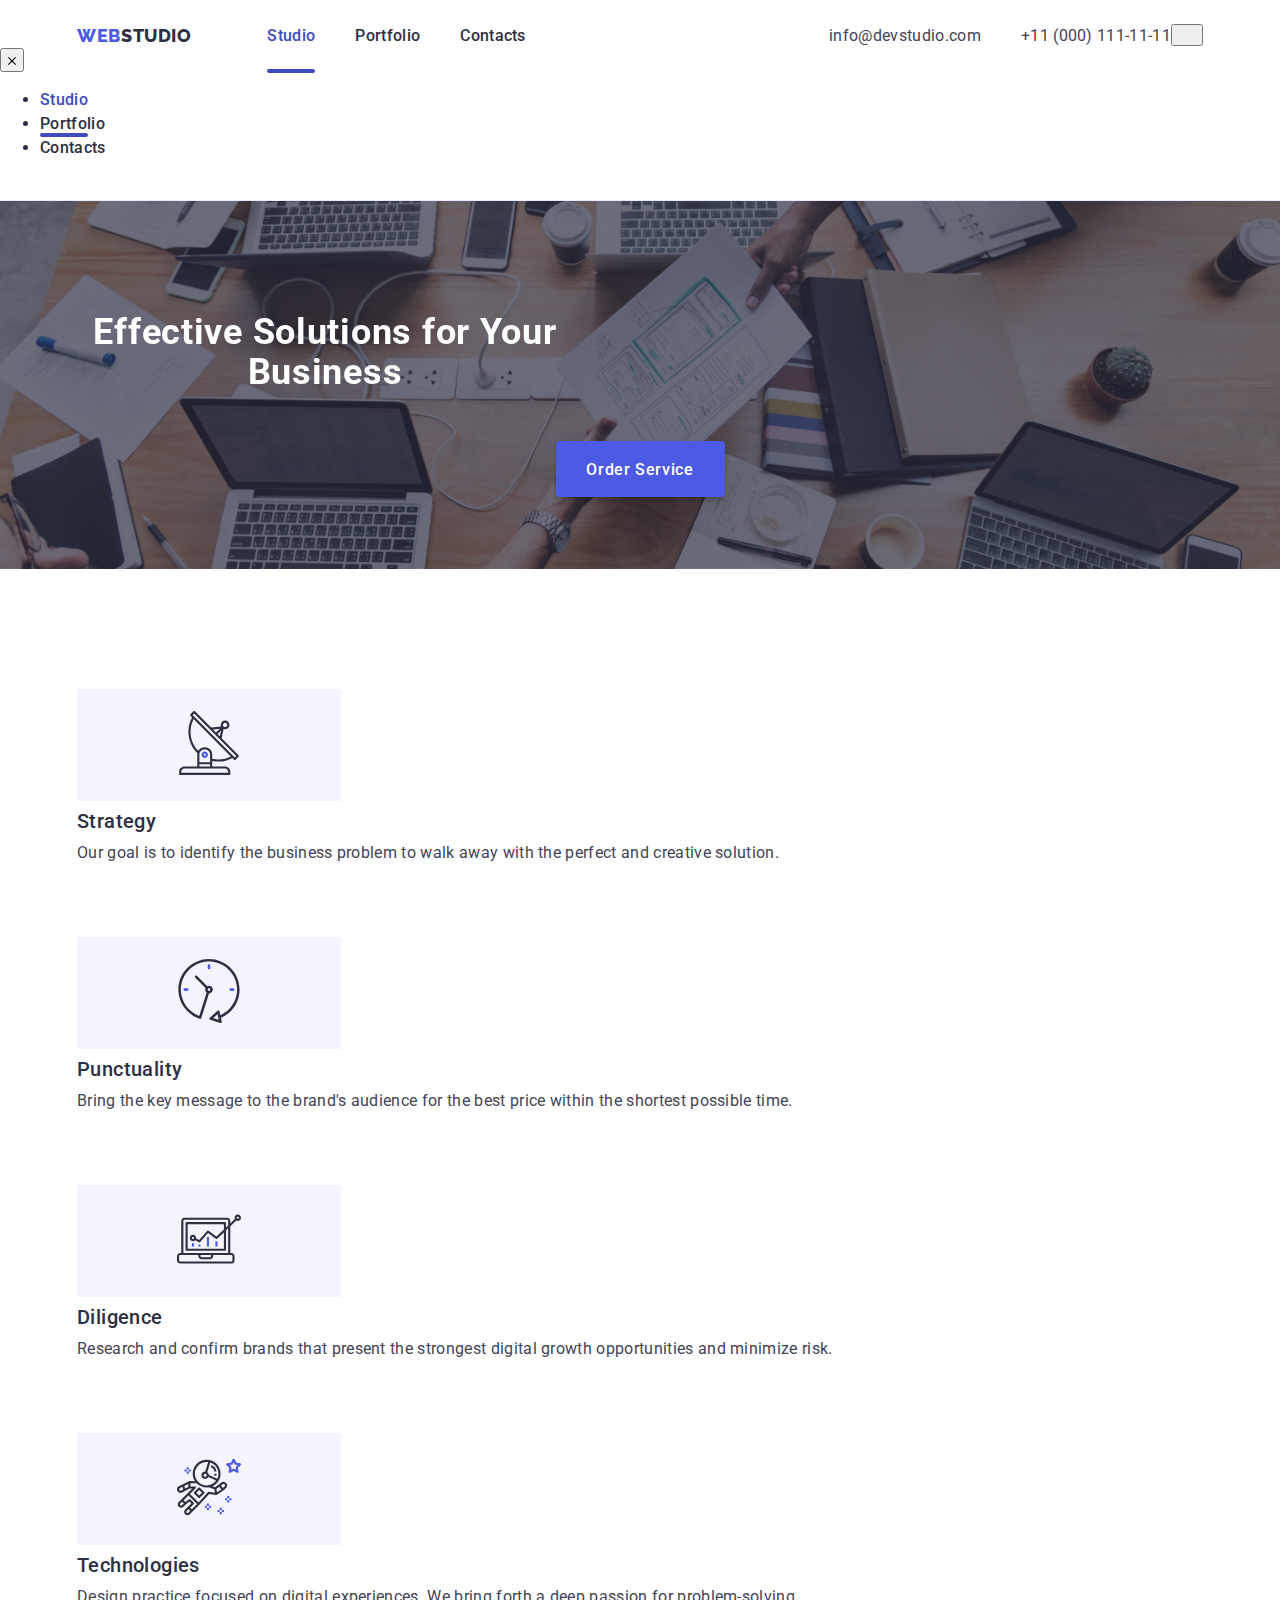
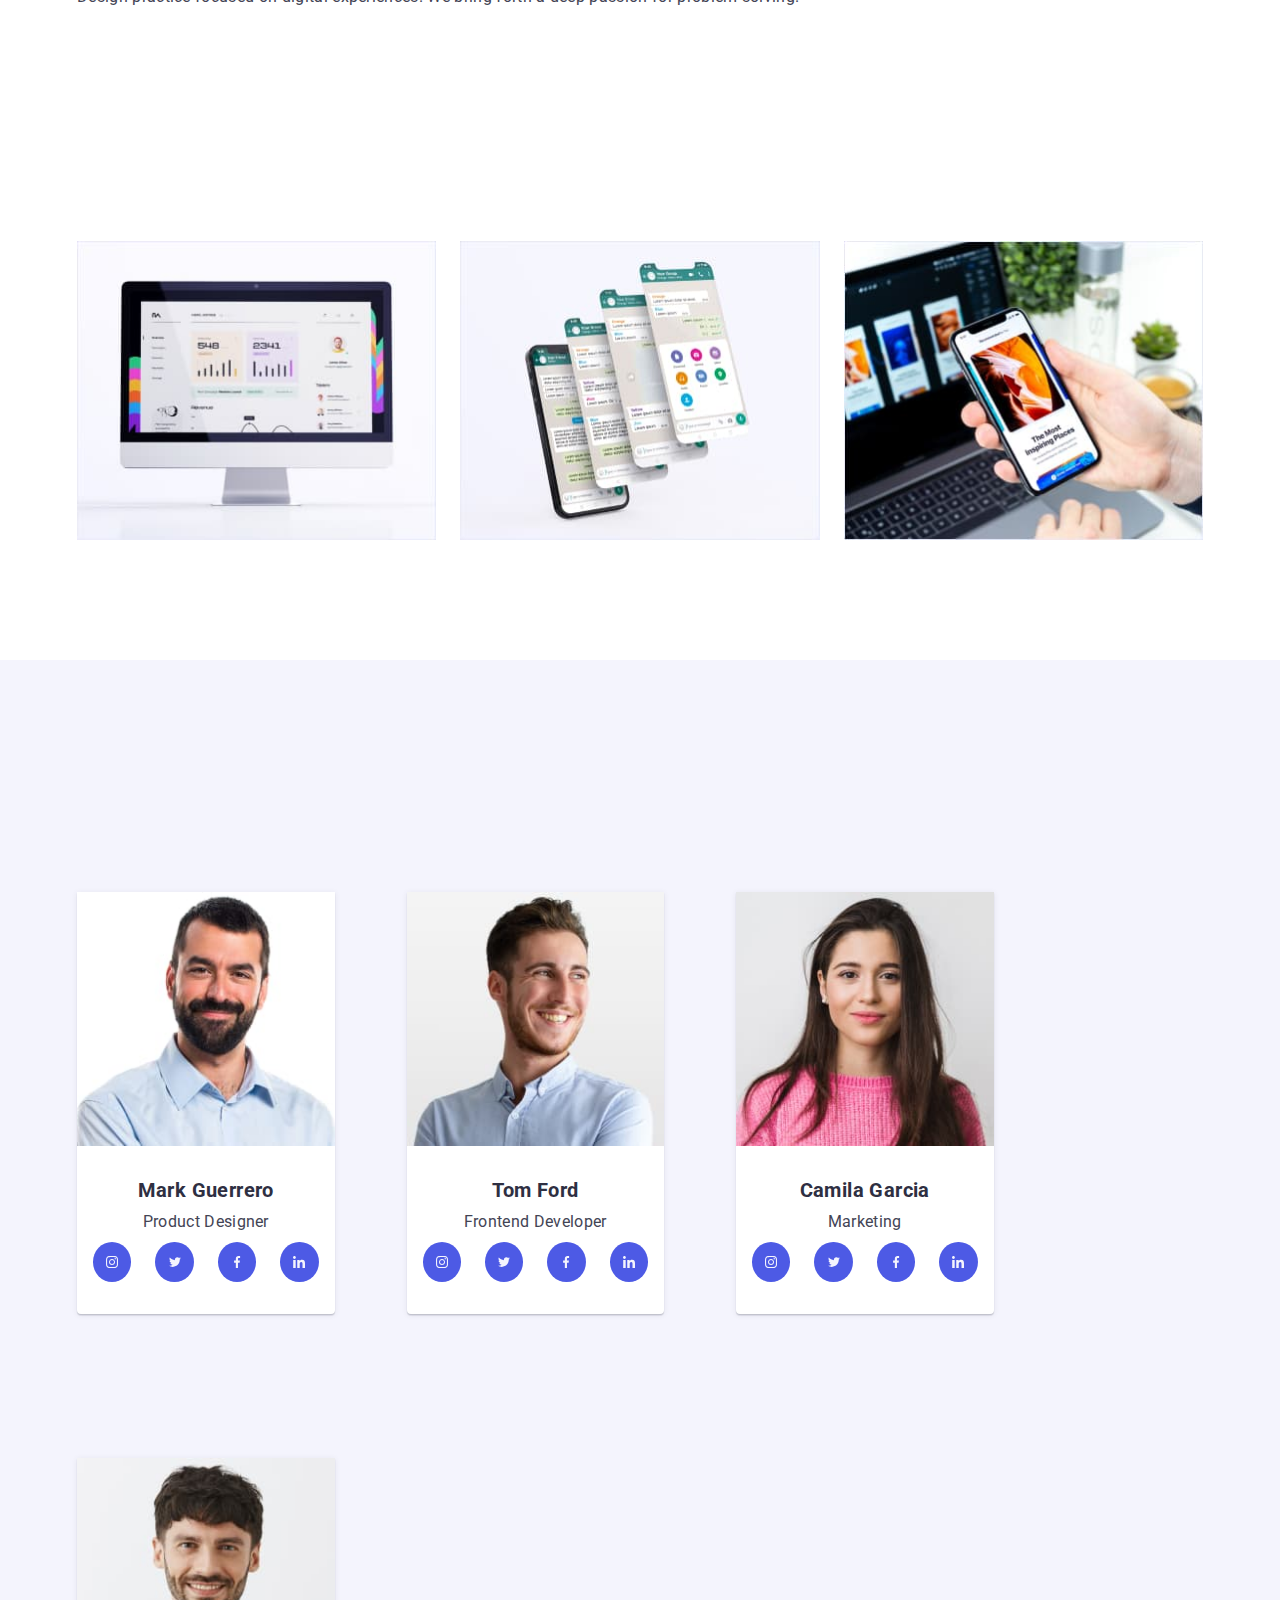
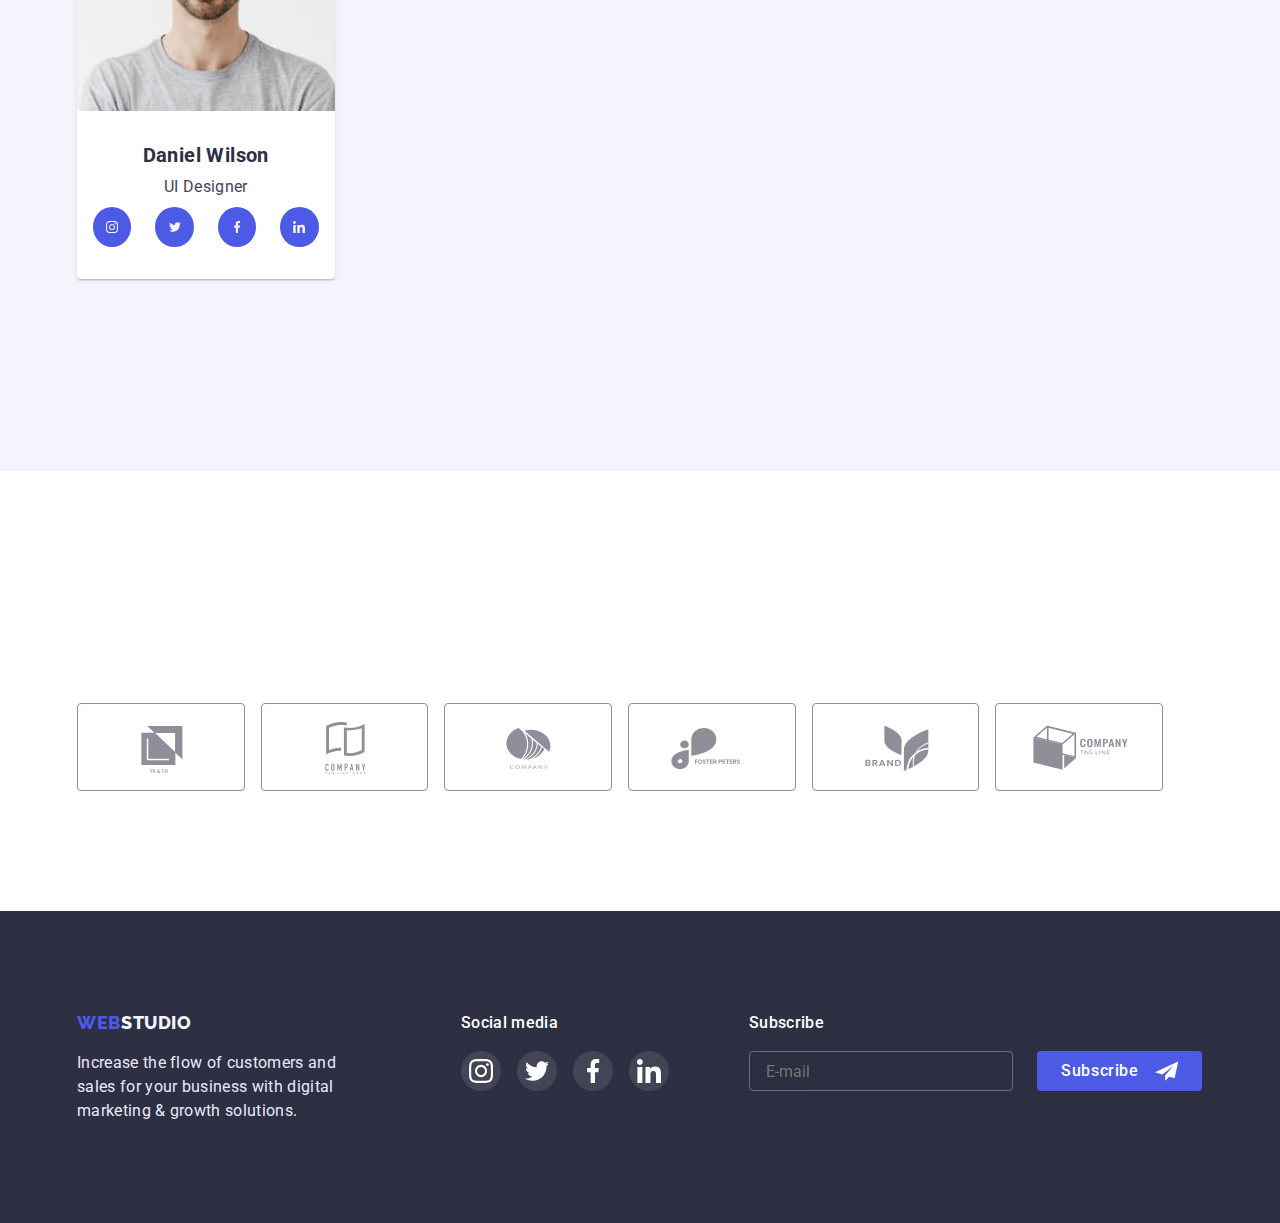
==== index.html @ 465217f7 "start hw07" ====
<!DOCTYPE html>
<html lang="en">
  <head>
    <meta charset="UTF-8" />
    <meta http-equiv="X-UA-Compatible" content="IE=edge" />
    <meta name="viewport" content="width=device-width, initial-scale=1.0" />
    <title>Web Studio</title>
    <link rel="preconnect" href="https://fonts.googleapis.com" />
    <link rel="preconnect" href="https://fonts.gstatic.com" crossorigin />
    <link
      href="https://fonts.googleapis.com/css2?family=Raleway:wght@800&family=Roboto:wght@400;500;700&display=swap"
      rel="stylesheet"
    />
    <link href="https://unpkg.com/aos@2.3.1/dist/aos.css" rel="stylesheet" />
    <link href="./css/modern-normalize.css" rel="stylesheet" />
    <link href="./css/styles.css" rel="stylesheet" />
    <link href="./css/mobile.css" rel="stylesheet" />
    <link href="./css/tablet.css" rel="stylesheet" />
    <link href="./css/desktop.css" rel="stylesheet" />
  </head>
  <body class="site-body">
    <!-- Header-->
    <header class="header">
      <div class="container header-container">
        <nav class="header-navigation">
          <a class="header-logo link" href="./index.html">
            <span class="logo-part">WEB</span>
            <span class="logo-white">STUDIO</span>
          </a>
          <ul class="header-list list">
            <li class="header-item">
              <a class="header-link link current" href="./index.html">Studio</a>
            </li>
            <li class="header-item">
              <a class="header-link link" href="./portfolio.html">Portfolio</a>
            </li>
            <li class="header-item">
              <a class="header-link link" href="">Contacts</a>
            </li>
          </ul>
        </nav>
        <ul class="header-list list">
          <li class="header-contact">
            <a class="header-item-mail link" href="mailto:info@devstudio.com"
              >info@devstudio.com</a
            >
          </li>
          <li class="header-contact">
            <a class="header-item-tel link" href="tel:+110001111111"
              >+11 (000) 111-11-11</a
            >
          </li>
        </ul>
        <button type="button" class="menu-open">
          <svg class="menu-open-icon" width="32" height="22">
            <use href="./images/icons.svg#icon-menu-burger"></use>
          </svg>
        </button>
      </div>
      <div class="mob-menu">
        <button type="button" class="menu-close">
          <svg class="menu-close-icon" width="8" height="8">
            <use href="./images/icons.svg#icon-close-black-1"></use>
          </svg>
        </button>
        <ul class="mob-menu-list">
          <li class="header-item">
            <a class="header-link link current" href="./index.html">Studio</a>
          </li>
          <li class="header-item">
            <a class="header-link link" href="./portfolio.html">Portfolio</a>
          </li>
          <li class="header-item">
            <a class="header-link link" href="">Contacts</a>
          </li>
        </ul>
      </div>

    </header>
    <!--Main-->
    <main>
      <section class="work">
        <div class="container">
          <h1 class="work-hidden" data-aos="fade-up">
            Effective Solutions for Your Business
          </h1>
          <button type="button" class="work-btn" data-modal-open>
            Order Service
          </button>
        </div>
      </section>
      <section class="turn">
        <div class="container">
          <h2 class="visually-hidden">Adventures</h2>
          <ul class="turn-list list">
            <li class="turn-item">
              <a href="" class="adventures-link link">
                <div class="adventures-img">
                  <svg class="adventures-icon" width="64" height="64">
                    <use href="./images/icons.svg#icon-antenna-1-1"></use>
                  </svg>
                </div>
              </a>
              <h3 class="turn-title">Strategy</h3>
              <p class="turn-after-title">
                Our goal is to identify the business problem to walk away with
                the perfect and creative solution.
              </p>
            </li>
            <li class="turn-item">
              <a href="" class="adventures-link link">
                <div class="adventures-img">
                  <svg class="adventures-icon" width="64" height="64">
                    <use href="./images/icons.svg#icon-clock-1-1"></use>
                  </svg>
                </div>
              </a>
              <h3 class="turn-title">Punctuality</h3>
              <p class="turn-after-title">
                Bring the key message to the brand's audience for the best price
                within the shortest possible time.
              </p>
            </li>
            <li class="turn-item">
              <a href="" class="adventures-link link">
                <div class="adventures-img">
                  <svg class="adventures-icon" width="64" height="64">
                    <use href="./images/icons.svg#icon-diagram-1-1"></use>
                  </svg>
                </div>
              </a>
              <h3 class="turn-title">Diligence</h3>
              <p class="turn-after-title">
                Research and confirm brands that present the strongest digital
                growth opportunities and minimize risk.
              </p>
            </li>
            <li class="turn-item">
              <a href="" class="adventures-link link">
                <div class="adventures-img">
                  <svg class="adventures-icon" width="64" height="64">
                    <use
                      href="./images/icons.svg#icon-astronaut-1-1"
                    ></use>
                  </svg>
                </div>
              </a>
              <h3 class="turn-title">Technologies</h3>
              <p class="turn-after-title">
                Design practice focused on digital experiences. We bring forth a
                deep passion for problem-solving.
              </p>
            </li>
          </ul>
        </div>
      </section>
      <section class="photo">
        <div class="container">
          <h2 class="photo-title" data-aos="zoom-in-down">What are we doing</h2>
          <ul class="photo-list list">
            <li class="photo-item">
              <img
                src="./images/img1.jpg"
                alt="computer"
                width="360"
                height="300"
              />
            </li>
            <li class="photo-item">
              <img
                src="./images/rectangle1.jpg"
                alt="screen"
                width="360"
                height="300"
              />
            </li>
            <li class="photo-item">
              <img
                src="./images/rectangle2.jpg"
                alt="phone"
                width="360"
                height="300"
              />
            </li>
          </ul>
        </div>
      </section>
      <section class="people">
        <div class="container">
          <h2 class="people-title-team" data-aos="zoom-in-down">Our Team</h2>
          <ul class="people-list list">
            <li class="people-item">
              <img
                src="./images/mark.jpg"
                alt="mark"
                width="264"
                height="260"
              />
              <div class="people-desc">
                <h3 class="people-title-person">Mark Guerrero</h3>
                <p class="people-under-title">Product Designer</p>
                <ul class="people-soc-list list">
                  <li class="people-soc-item">
                    <a href="" class="people-soc-link link">
                      <svg class="people-soc-icon" width="12" height="12">
                        <use
                          href="./images/icons.svg#icon-instagram-2-1"
                        ></use>
                      </svg>
                    </a>
                  </li>
                  <li class="people-soc-item">
                    <a href="" class="people-soc-link link">
                      <svg class="people-soc-icon" width="12" height="12">
                        <use
                          href="./images/icons.svg#icon-twitter-1-1"
                        ></use>
                      </svg>
                    </a>
                  </li>
                  <li class="people-soc-item">
                    <a href="" class="people-soc-link link">
                      <svg class="people-soc-icon" width="12" height="12">
                        <use
                          href="./images/icons.svg#icon-facebook-1-1"
                        ></use>
                      </svg>
                    </a>
                  </li>
                  <li class="people-soc-item">
                    <a href="" class="people-soc-link link">
                      <svg class="people-soc-icon" width="12" height="12">
                        <use
                          href="./images/icons.svg#icon-linkedin-1-1"
                        ></use>
                      </svg>
                    </a>
                  </li>
                </ul>
              </div>
            </li>
            <li class="people-item">
              <img src="./images/tom.jpg" alt="tom" width="264" height="260" />
              <div class="people-desc">
                <h3 class="people-title-person">Tom Ford</h3>
                <p class="people-under-title">Frontend Developer</p>
                <ul class="people-soc-list list">
                  <li class="people-soc-item">
                    <a href="" class="people-soc-link link">
                      <svg class="people-soc-icon" width="12" height="12">
                        <use
                          href="./images/icons.svg#icon-instagram-2-1"
                        ></use>
                      </svg>
                    </a>
                  </li>
                  <li class="people-soc-item">
                    <a href="" class="people-soc-link link">
                      <svg class="people-soc-icon" width="12" height="12">
                        <use
                          href="./images/icons.svg#icon-twitter-1-1"
                        ></use>
                      </svg>
                    </a>
                  </li>
                  <li class="people-soc-item">
                    <a href="" class="people-soc-link link">
                      <svg class="people-soc-icon" width="12" height="12">
                        <use
                          href="./images/icons.svg#icon-facebook-1-1"
                        ></use>
                      </svg>
                    </a>
                  </li>
                  <li class="people-soc-item">
                    <a href="" class="people-soc-link link">
                      <svg class="people-soc-icon" width="12" height="12">
                        <use
                          href="./images/icons.svg#icon-linkedin-1-1"
                        ></use>
                      </svg>
                    </a>
                  </li>
                </ul>
              </div>
            </li>
            <li class="people-item">
              <img
                src="./images/camila.jpg"
                alt="camila"
                width="264"
                height="260"
              />
              <div class="people-desc">
                <h3 class="people-title-person">Camila Garcia</h3>
                <p class="people-under-title">Marketing</p>
                <ul class="people-soc-list list">
                  <li class="people-soc-item">
                    <a href="" class="people-soc-link link">
                      <svg class="people-soc-icon" width="12" height="12">
                        <use
                          href="./images/icons.svg#icon-instagram-2-1"
                        ></use>
                      </svg>
                    </a>
                  </li>
                  <li class="people-soc-item">
                    <a href="" class="people-soc-link link">
                      <svg class="people-soc-icon" width="12" height="12">
                        <use
                          href="./images/icons.svg#icon-twitter-1-1"
                        ></use>
                      </svg>
                    </a>
                  </li>
                  <li class="people-soc-item">
                    <a href="" class="people-soc-link link">
                      <svg class="people-soc-icon" width="12" height="12">
                        <use
                          href="./images/icons.svg#icon-facebook-1-1"
                        ></use>
                      </svg>
                    </a>
                  </li>
                  <li class="people-soc-item">
                    <a href="" class="people-soc-link link">
                      <svg class="people-soc-icon" width="12" height="12">
                        <use
                          href="./images/icons.svg#icon-linkedin-1-1"
                        ></use>
                      </svg>
                    </a>
                  </li>
                </ul>
              </div>
            </li>
            <li class="people-item">
              <img
                src="./images/daniel.jpg"
                alt="daniel"
                width="264"
                height="260"
              />
              <div class="people-desc">
                <h3 class="people-title-person">Daniel Wilson</h3>
                <p class="people-under-title">UI Designer</p>
                <ul class="people-soc-list list">
                  <li class="people-soc-item">
                    <a href="" class="people-soc-link link">
                      <svg class="people-soc-icon" width="12" height="12">
                        <use
                          href="./images/icons.svg#icon-instagram-2-1"
                        ></use>
                      </svg>
                    </a>
                  </li>
                  <li class="people-soc-item">
                    <a href="" class="people-soc-link link">
                      <svg class="people-soc-icon" width="12" height="12">
                        <use
                          href="./images/icons.svg#icon-twitter-1-1"
                        ></use>
                      </svg>
                    </a>
                  </li>
                  <li class="people-soc-item">
                    <a href="" class="people-soc-link link">
                      <svg class="people-soc-icon" width="12" height="12">
                        <use
                          href="./images/icons.svg#icon-facebook-1-1"
                        ></use>
                      </svg>
                    </a>
                  </li>
                  <li class="people-soc-item">
                    <a href="" class="people-soc-link link">
                      <svg class="people-soc-icon" width="12" height="12">
                        <use
                          href="./images/icons.svg#icon-linkedin-1-1"
                        ></use>
                      </svg>
                    </a>
                  </li>
                </ul>
              </div>
            </li>
          </ul>
        </div>
      </section>
      <section class="customers">
        <h2 class="customers-title" data-aos="zoom-in-down">Customers</h2>
        <div class="container">
          <ul class="customers-list list">
            <li class="customers-item">
              <a href="" class="customers-link link">
                <svg class="customers-icon" width="104" height="56">
                  <use href="./images/icons.svg#icon-Logo-6"></use>
                </svg>
              </a>
            </li>
            <li class="customers-item">
              <a href="" class="customers-link link">
                <svg class="customers-icon" width="104" height="56">
                  <use href="./images/icons.svg#icon-Logo-1-1"></use>
                </svg>
              </a>
            </li>
            <li class="customers-item">
              <a href="" class="customers-link link">
                <svg class="customers-icon" width="104" height="56">
                  <use href="./images/icons.svg#icon-Logo-2-1"></use>
                </svg>
              </a>
            </li>
            <li class="customers-item">
              <a href="" class="customers-link link">
                <svg class="customers-icon" width="104" height="56">
                  <use href="./images/icons.svg#icon-Logo-3-1"></use>
                </svg>
              </a>
            </li>
            <li class="customers-item">
              <a href="" class="customers-link link">
                <svg class="customers-icon" width="104" height="56">
                  <use href="./images/icons.svg#icon-Logo-4-1"></use>
                </svg>
              </a>
            </li>
            <li class="customers-item">
              <a href="" class="customers-link link">
                <svg class="customers-icon" width="104" height="56">
                  <use href="./images/icons.svg#icon-Logo-5-1"></use>
                </svg>
              </a>
            </li>
          </ul>
        </div>
      </section>
    </main>
    <!--Footer-->
    <footer class="footer">
      <div class="container">
        <div class="footer-block">
          <div class="footer-content">
            <a class="footer-logo link" href="./index.html">
              <span class="footer-logo-web">WEB</span>
              <span class="footer-logo-studio">STUDIO</span>
            </a>
            <p class="footer-under-title">
              Increase the flow of customers and sales for your business with
              digital marketing & growth solutions.
            </p>
          </div>
          <div class="footer-soc-icon">
            <h2 class="social-title">Social media</h2>
            <ul class="social-media-list list">
              <li class="social-media-item">
                <a href="" class="social-media-link link">
                  <svg class="footer-icon" width="24" height="24">
                    <use
                      href="./images/icons.svg#icon-instagram-2-1"
                    ></use>
                  </svg>
                </a>
              </li>
              <li class="social-media-item">
                <a href="" class="social-media-link link">
                  <svg class="footer-icon" width="24" height="24">
                    <use href="./images/icons.svg#icon-twitter-1-1"></use>
                  </svg>
                </a>
              </li>
              <li class="social-media-item">
                <a href="" class="social-media-link link">
                  <svg class="footer-icon" width="24" height="24">
                    <use
                      href="./images/icons.svg#icon-facebook-1-1"
                    ></use>
                  </svg>
                </a>
              </li>
              <li class="social-media-item">
                <a href="" class="social-media-link link">
                  <svg class="footer-icon" width="24" height="24">
                    <use
                      href="./images/icons.svg#icon-linkedin-1-1"
                    ></use>
                  </svg>
                </a>
              </li>
            </ul>
          </div>
          <div class="footer-subscribe">
            <h2 class="social-title">Subscribe</h2>
            <form class="online-form">
              <label for="email-subscribe"></label>
              <input
                type="email"
                name="email-subscribe"
                id="email-subscribe"
                class="footer-email"
                placeholder="E-mail"
                required
              />
              <button type="submit" class="footer-btn">
                Subscribe
                <svg class="footer-icon" width="24" height="24">
                  <use href="./images/icons.svg#icon-Frame-3"></use>
                </svg>
              </button>
            </form>
          </div>
        </div>
      </div>
    </footer>
    <div class="backdrop is-hidden" data-modal>
      <div class="modal">
        <button type="button" class="modal-close" data-modal-close>
          <svg class="modal-icon" width="8" height="8">
            <use href=".//images/icons.svg#icon-close-black-1"></use>
          </svg>
        </button>
        <p class="modal-title">Leave your contacts and we will call you back</p>
        <form class="modal-form">
          <div class="modal-field">
            <label for="user-name" class="input-text">Name</label>
            <div class="input-wrap">
              <input
                type="text"
                class="modal-input"
                name="user-name"
                required
                id="user-name"
              />
              <svg class="input-icon" width="18" height="18">
                <use
                  href=".//images/icons.svg#icon-person-black-18dp-1-1"
                ></use>
              </svg>
            </div>
          </div>
          <div class="modal-field">
            <label for="user-name" class="input-text">Phone</label>
            <div class="input-wrap">
              <input
                type="tel"
                class="modal-input"
                name="user-tel"
                required
                id="user-tel"
              />
              <svg class="input-icon" width="18" height="24">
                <use
                  href=".//images/icons.svg#icon-phone-black-18dp-1-1"
                ></use>
              </svg>
            </div>
          </div>
          <div class="modal-field">
            <label for="user-name" class="input-text">Email</label>
            <div class="input-wrap">
              <input
                type="email"
                class="modal-input"
                name="user-email"
                id="user-email"
              />
              <svg class="input-icon" width="18" height="24">
                <use
                  href=".//images/icons.svg#icon-email-black-18dp-1-1"
                ></use>
              </svg>
            </div>
          </div>
          <div class="modal-field">
            <label for="user-text" class="input-text">Comment</label>
            <textarea
              name="user-text"
              id="user-text"
              class="modal-comment"
              placeholder="Text input"
            ></textarea>
          </div>
          <div class="modal-field">
            <input
              type="checkbox"
              name="privacy"
              id="privacy"
              value="true"
              class="input-check visually-hidden"
            />
            <label for="privacy" class="check-text">
              <span>
                <svg class="check-icon" width="10" height="8">
                  <use href=".//images/icons.svg#icon-check"></use>
                </svg>
              </span>
              I accept the terms and conditions of the&nbsp;
              <a href="" class="modal-link">Privacy Policy</a>
            </label>
          </div>
          <button type="submit" class="modal-btn">Send</button>
        </form>
      </div>
    </div>
    <script src="./js/modal.js"></script>
    <script src="https://unpkg.com/aos@2.3.1/dist/aos.js"></script>
    <script>
      AOS.init();
    </script>
  </body>
</html>
---- css/styles.css ----
:root {
  --text-color: #434455;
  --main-color: #2e2f42;
  --violet-color: #404bbf;
  --btn-color: #4d5ae5;
  --main-white-color: #ffffff;
  --white-color: #f4f4fd;
  --footer-text-color: #e7e9fc;
  --bg-gradient: linear-gradient(rgba(46, 47, 66, 0.7), rgba(46, 47, 66, 0.7));
  --transition: 250ms cubic-bezier(0.4, 0, 0.2, 1);
  --input-text-color: #8e8f99;
}

p,
h1,
h2,
h3,
h4,
h5,
h6 {
  margin: 0;
}

img {
  display: block;
  max-width: 100%;
  height: auto;
  width: 100%;
}


body {
  font-family: "Roboto", sans-serif;
  font-size: 16px;
  background-color: var(--main-white-color);
  color: var(--main-color);
}

.visually-hidden {
  position: absolute;
  width: 1px;
  height: 1px;
  margin: -1px;
  border: 0;
  padding: 0;
  white-space: nowrap;
  clip-path: inset(100%);
  clip: rect(0 0 0 0);
  overflow: hidden;
}

.list {
  list-style: none;
  margin: 0;
  padding: 0;
}

.link {
  text-decoration: none;
  transition: color var(--transition);
}

.header-link {
  transition: color var(--transition);
}

.header-link:hover,
.header-link:focus {
  color: var(--btn-color);
}

.link:hover,
.link:focus {
  color: var(--btn-color);
}

.work-btn:hover,
.work-btn:focus {
  background-color: var(--violet-color);
  box-shadow: 0px 4px 4px rgba(0, 0, 0, 0.15);
}

.container {
  /* width: 1158px; */
  padding-left: 16px;
  padding-right: 16px;
  margin: 0 auto;
}

/* HEADER */

.header-logo {
  font-family: "Raleway", sans-serif;
  font-weight: 800;
  font-size: 18px;
  line-height: 1.33;
  align-items: center;
  letter-spacing: 0.03em;
  text-transform: uppercase;
  word-spacing: -4px;
  margin-right: 76px;
}

.logo-part {
  font-weight: 800;
  color: var(--btn-color);
}

.logo-white {
  font-weight: 800;
  color: var(--main-color);
}

.header {
  padding-top: 24px;
  padding-bottom: 24px;
  border-bottom: 1px solid #e7e9fc;
}

.header .container {
  display: flex;
}

.header-navigation {
  display: flex;
  align-items: center;
  margin-right: auto;
}

.header-list {
  display: none;
  gap: 40px;
}

.header-item {
}

.header-item:last-child {
  margin-right: 0;
}

.web {
  font-family: "Raleway", sans-serif;
  font-style: normal;
  font-weight: 800;
  font-size: 18px;
  line-height: 1.7;
  display: flex;
  align-items: center;
  letter-spacing: 0.03em;
  text-transform: uppercase;
  color: var(--btn-color);
}

.studio {
  font-family: "Raleway", sans-serif;
  font-style: normal;
  font-weight: 800;
  font-size: 18px;
  line-height: 1.7;
  display: flex;
  align-items: center;
  letter-spacing: 0.03em;
  text-transform: uppercase;
  color: var(--white-color);
}

.header-link {
  font-weight: 500;
  font-size: 16px;
  line-height: 1.5;
  letter-spacing: 0.02em;
  color: var(--main-color);
  position: relative;
  transition: color var(--transition);
}

.header-link.current {
  color: var(--violet-color);
}

.header-link.current::after {
  content: "";
  position: absolute;
  width: 100%;
  height: 4px;
  background-color: var(--violet-color);
  left: 0;
  bottom: -28px;
  border-radius: 2px;
}

.header-contact {
  gap: 24px;
}

.header-item-mail {
  font-size: 16px;
  line-height: 1.5;
  letter-spacing: 0.02em;
  color: var(--text-color);
}

.header-item-tel {
  font-size: 16px;
  line-height: 1.5;
  letter-spacing: 0.02em;
  color: var(--text-color);
}

.header-item-tel {
  display: none;
}

.menu-open {
  width: 32px;
  height: 22px;
  padding: 0;
  /* background-color: transparent; */
  /* border: none; */
}

.menu-open-icon {
  stroke: #2E2F42;
} 


/* MAIN CONTENT*/

/* 
.work> .container {
  display: flex;
  padding: 0;
  width: 100%;
} */


.work {
  background-color: var(--main-color);
  background-image: var(--bg-gradient), url(../images/hero-bg.jpg);
  background-repeat: no-repeat;
  background-position: center;
  background-size: cover;
  text-align: center;
  max-width: 1440px;
  margin-left: auto;
  margin-right: auto;
  padding-top: 112px;
  padding-bottom: 72px;
}



.work-hidden {
  font-size: 36px;
  line-height: 1.11;
  text-align: center;
  letter-spacing: 0.02em;
  color: var(--main-white-color);
  max-width: 496px;
}

.work-btn {
  min-width: 169px;
  height: 56px;
  background-color: var(--btn-color);
  font-family: inherit;
  font-weight: 500;
  font-size: 16px;
  line-height: 1.19;
  letter-spacing: 0.04em;
  color: var(--main-white-color);
  border: none;
  cursor: pointer;
  margin-top: 48px;
  box-shadow: 0px 4px 4px rgba(0, 0, 0, 0.15);
  border-radius: 4px;
  transition: background-color var(--transition), box-shadow var(--transition);
}

.turn {
  padding-top: 120px;
  padding-bottom: 120px;
  flex-basis: calc ((100% - 72px) / 4);
}

.turn-visually-hidden {
}

.turn-list {
  display: flex;
  flex-wrap: wrap;
  row-gap: 72px;
}

.turn-title {
  font-weight: 500;
  font-size: 20px;
  line-height: 1.2;
  letter-spacing: 0.02em;
  color: var(--main-color);
  margin-bottom: 8px;
}

.turn-after-title {
  line-height: 1.5;
  letter-spacing: 0.02em;
  color: var(--text-color);
  min-width: 264px;
}

.adventures-link {
  width: 264px;
  height: 112px;
  background-color: #f4f4fd;
  display: flex;
  align-items: center;
  justify-content: center;
  margin-bottom: 8px;
  display: none;
}

/* .adventures-img {
  display: none;
} */

.photo {
  display: none;
}

/* .photo-title {
  font-family: "Roboto", sans-serif;
  font-weight: 600;
  font-size: 36px;
  line-height: 1.1;
  text-align: center;
  letter-spacing: 0.02em;
  text-transform: capitalize;
  color: var(--main-color);
  margin-bottom: 72px;
}

.photo-list {
  display: flex;
  gap: 24px;
}

.photo-item {
}

.photo {
  padding-top: 0px;
  padding-bottom: 120px;
} */



/* PEOPLE */

.people {
  background-color: var(--white-color);
  padding-top: 96px;
  padding-bottom: 96px;
}

.people-list {
  display: flex;
  flex-wrap: wrap;
  gap: 72px;
}

.people-item {
  width: 100%;
  background-color: var(--main-white-color);
  /* width: calc((100% - 72px) / 4); */
  box-shadow: 0px 1px 6px rgba(46, 47, 66, 0.08),
    0px 1px 1px rgba(46, 47, 66, 0.16), 0px 2px 1px rgba(46, 47, 66, 0.08);
  border-radius: 0px 0px 4px 4px;
}

.people-desc {
  padding: 32px 16px;
}

.people-title-team {
  font-weight: 700;
  font-size: 36px;
  line-height: 1.11;
  text-align: center;
  letter-spacing: 0.02em;
  text-transform: capitalize;
  color: var(--main-color);
  margin-bottom: 72px;
}

.people-title-person {
  font-size: 20px;
  line-height: 1.2;
  text-align: center;
  letter-spacing: 0.02em;
  color: var(--main-color);
  margin-bottom: 8px;
}

.people-under-title {
  line-height: 1.5;
  text-align: center;
  letter-spacing: 0.02em;
  color: var(--text-color);
  margin-bottom: 8px;
}

.people-soc-list {
  display: flex;
  justify-content: center;
  gap: 24px;
}

.people-soc-item {
  width: 40px;
  height: 40px;
}

.people-soc-link {
  width: 100%;
  height: 100%;
  background-color: var(--btn-color);
  border-radius: 50%;
  display: flex;
  align-items: center;
  justify-content: center;
  transition: background-color var(--transition);
}

.people-soc-icon {
  fill: var(--white-color);
}

.people-soc-link:hover,
.people-soc-link:focus {
  background-color: var(--violet-color);
}

.customers-title {
  font-weight: 700;
  font-size: 36px;
  line-height: 1.11;
  text-align: center;
  letter-spacing: 0.02em;
  text-transform: capitalize;
  color: var(--main-color);
  margin-bottom: 72px;
}

.customers {
  padding-top: 96px;
  padding-bottom: 96px;
}

.customers-list {
  /* list-style-type: none; */
  display: flex;
  flex-wrap: wrap;
  column-gap: 16px;
  row-gap: 72px;
  /* gap: 24px; */
}

.customers-item {
  width: calc((100% - 16px) / 2);
  height: 88px;
}

.customers-link {
  width: 100%;
  height: 100%;
  border: 1px solid #8e8f99;
  border-radius: 4px;
  display: flex;
  align-items: center;
  justify-content: center;
  fill: #8e8f99;
  transition: border-color var(--transition);
}

.customers-icon {
  fill: #8e8f99;
  transition: fill var(--transition);
}

.customers-link:hover,
.customers-link:focus {
  border-color: var(--violet-color);
  color: var(--violet-color);
}

.customers-link:hover .customers-icon,
.customers-link:focus .customers-icon {
  fill: var(--violet-color);
}

/* FOOTER */

.footer {
  background-color: var(--main-color);
  padding-top: 100px;
  padding-bottom: 100px;
}

.footer-logo {
  font-family: "Raleway", sans-serif;
  font-weight: 800;
  font-size: 18px;
  line-height: 1.33;
  align-items: center;
  letter-spacing: 0.03em;
  text-transform: uppercase;
  word-spacing: -4px;
}

.footer-logo-web {
  color: var(--btn-color);
}

.footer-logo-studio {
  color: var(--white-color);
}

.footer-under-title {
  line-height: 1.5;
  letter-spacing: 0.02em;
  color: var(--footer-text-color);
  margin-top: 16px;
  width: 264px;
}

.social-title {
  font-weight: 500;
  font-size: 16px;
  line-height: 1.5;
  letter-spacing: 0.02em;
  color: var(--main-white-color);
  margin-bottom: 16px;
}

.social-media-list {
  display: flex;
  justify-content: center;
  gap: 16px;
}

.footer-icon {
}

.social-media-item {
  width: 40px;
  height: 40px;
}

.social-media-link {
  width: 100%;
  height: 100%;
  fill: var(--white-color);
  background-color: rgba(255, 255, 255, 0.1);
  border-radius: 50%;
  display: flex;
  justify-content: center;
  align-items: center;
  transition: background-color var(--transition);
}

.social-media-link:hover,
.social-media-link:focus {
  background-color: #31d0aa;
}

.footer-block {
  display: flex;
}

.footer-content {
  margin-right: 120px;
}

.footer-subscribe {
  margin-left: 80px;
}

.online-form {
  display: flex;
}

.footer-email {
  width: 264px;
  height: 40px;
  border: 1px solid rgba(255, 255, 255, 0.3);
  filter: drop-shadow(0px 4px 4px rgba(0, 0, 0, 0.15));
  border-radius: 4px;
  padding-left: 16px;
  background-color: transparent;
  color: var(--footer-text-color);
  transition: color var(--transition);
  margin-right: 24px;
}

.footer-email:placeholder {
  font-size: 12px;
  line-height: 22;
  display: flex;
  align-items: center;
  letter-spacing: 0.04em;
  color: rgba(255, 255, 255, 0.6);
}

.footer-btn {
  width: 165px;
  height: 40px;
  background: var(--btn-color);
  border-radius: 4px;
  border: none;
  cursor: pointer;
  font-weight: 500;
  font-size: 16px;
  line-height: 1.5;
  letter-spacing: 0.04em;
  color: #ffffff;
  display: flex;
  align-items: center;
  text-align: center;
  padding: 8px 24px;
  gap: 16px;
  transition: background-color var(--transition);
}

.footer-btn:hover,
.footer-btn:focus {
  background-color: var(--violet-color);
}

.footer-icon {
  fill: #ffffff;
}

/* PORTFOLIO */

/* main content*/

.portfolio {
  padding-top: 96px;
  padding-bottom: 120px;
}

.visually-hidden {
}

.portfolio-choose {
  display: flex;
  gap: 24px;
  justify-content: center;
  margin-bottom: 72px;
}

.portfolio-choose-btn {
  font-family: inherit;
  font-weight: 500;
  font-size: 16px;
  line-height: 1.5;
  text-align: center;
  letter-spacing: 0.04em;
  background-color: var(--white-color);
  color: var(--btn-color);
  border: none;
  cursor: pointer;
  border: 1px solid var(--footer-text-color);
  border-radius: 4px;
  padding: 12px 24px;
  transition: background-color var(--transition), color var(--transition),
    border-color var(--transition), box-shadow var(--transition);
}

.portfolio-choose-btn:hover,
.portfolio-choose-btn:focus {
  background-color: var(--btn-color);
  color: var(--main-white-color);
  border-color: transparent;
  box-shadow: 0px 3px 1px rgba(0, 0, 0, 0.1), 0px 2px 1px rgba(0, 0, 0, 0.08),
    0px 2px 2px rgba(0, 0, 0, 0.12);
}

.portfolio-photo-list {
  display: flex;
  flex-wrap: wrap;
  gap: 48px 24px;
  justify-content: center;
}

.portfolio-box {
  border: 1px solid var(--footer-text-color);
  border-top-width: 0px;
  padding: 32px 16px;
}

.portfolio-link {
}

.potfolio-top-text {
  font-weight: 400;
  font-size: 16px;
  line-height: 1.5;
  letter-spacing: 0.02em;
  color: var(--white-color);
  position: absolute;
  top: 0;
  padding-top: 40px;
  padding-left: 32px;
  padding-right: 32px;
  padding-bottom: 164px;
  background-color: var(--btn-color);
  width: 100%;
  transform: translateY(100%);
  transition: transform 250ms linear;
}

.potfolio-top-wrap {
  position: relative;
  overflow: hidden;
}

.portfolio-photo-item {
  transition: box-shadow var(--transition);
}

.portfolio-photo-item:hover .potfolio-top-text {
  transform: translateY(0);
}

.portfolio-photo-item:hover,
.portfolio-photo-item:focus {
  box-shadow: 0px 1px 6px rgba(46, 47, 66, 0.08),
    0px 1px 1px rgba(46, 47, 66, 0.16), 0px 2px 1px rgba(46, 47, 66, 0.08);
}

.portfolio-photo-title {
  font-size: 20px;
  line-height: 1.2;
  letter-spacing: 0.02em;
  color: var(--main-color);
  margin-bottom: 8px;
}

.portfolio-photo-text {
  line-height: 1.5;
  letter-spacing: 0.02em;
  color: var(--text-color);
}

/*   MODAL  */

.backdrop {
  position: fixed;
  top: 0;
  left: 0;
  z-index: 101;
  width: 100%;
  height: 100%;
  background-color: rgba(46, 47, 66, 0.4);
  transition: opacity 250ms linear, visibility 250ms linear;
}

.modal {
  position: absolute;
  top: 50%;
  left: 50%;
  width: 408px;
  min-height: 576px;
  background: #fcfcfc;
  box-shadow: 0px 1px 1px rgba(0, 0, 0, 0.14), 0px 1px 3px rgba(0, 0, 0, 0.12),
    0px 2px 1px rgba(0, 0, 0, 0.2);
  border-radius: 4px;
  transform: translate(-50%, -50%) scale(1);
  transition: transform 250ms linear;
  padding: 24px;
}

.backdrop.is-hidden .modal {
  transform: translate(-50%, -50%) scaleY(0);
}

.modal-close {
  width: 24px;
  height: 24px;
  background-color: #e7e9fc;
  border: 1px solid rgba(0, 0, 0, 0.1);
  border-radius: 50%;
  cursor: pointer;
  transition: background-color var(--transition);
  display: block;
  margin-left: auto;
  margin-bottom: 24px;
}

.modal-close:hover,
.modal-close:focus {
  background-color: var(--violet-color);
}

.modal-close:hover .modal-icon,
.modal-close:focus .modal-icon {
  fill: var(--main-white-color);
}

.modal-icon {
  fill: #000;
  transition: fill var(--transition);
}

.is-hidden {
  opacity: 0;
  visibility: hidden;
  pointer-events: none;
}

.modal-title {
  font-size: 16px;
  font-weight: 500;
  color: var(--main-color);
  text-align: center;
  line-height: 1.5;
  letter-spacing: 0.02em;
  margin-bottom: 16px;
}

.modal-form {
  text-align: center;
}

.modal-input {
  width: 100%;
  height: 40px;
  background-color: transparent;
  border: 1px solid rgba(33, 33, 33, 0.2);
  border-radius: 4px;
  font-size: 12px;
  color: rgba(117, 117, 117, 0.5);
  padding-left: 38px;
  color: var(--text-color);
  outline: none;
}

.modal-input:focus {
  border-color: var(--btn-color);
}

.modal-input:focus + .input-icon {
  fill: var(--btn-color);
}

.input-wrap {
  position: relative;
}

.input-icon {
  position: absolute;
  left: 0px;
  top: 50%;
  transform: translateY(-50%);
  margin-left: 16px;
}

.modal-field {
  margin-bottom: 8px;
}

.input-text {
  display: flex;
  font-size: 12px;
  line-height: 1.33;
  letter-spacing: 0.04em;
  color: var(--input-text-color);
  margin-bottom: 4px;
}

.modal-comment {
  display: block;
  width: 100%;
  height: 120px;
  background-color: transparent;
  border: 1px solid rgba(33, 33, 33, 0.2);
  border-radius: 4px;
  outline: none;
  padding-top: 8px;
  padding-left: 16px;
  margin-bottom: 16px;
  color: var(--text-color);
  resize: none;
  transition: border-color var(--transition);
}

.modal-comment::placeholder {
  font-size: 12px;
  line-height: 1.3px;
  letter-spacing: 0.04em;
  color: var(--input-text-color);
  padding-top: 8px;
}

.modal-comment:focus {
  border-color: var(--btn-color);
}

.check-text {
  font-weight: 400;
  font-size: 12px;
  display: flex;
  line-height: 1.3;
  letter-spacing: 0.04em;
  color: #757575;
  align-items: center;
}

.check-text span {
  width: 16px;
  height: 16px;
  border: 1.25px solid var(--main-color);
  border-radius: 2px;
  margin-right: 8px;
  display: flex;
  align-items: center;
  justify-content: center;
  fill: transparent;
}

.input-check:checked + .check-text span {
  background-color: var(--violet-color);
  border: none;
  fill: var(--white-color);
}

.modal-link {
  color: var(--btn-color);
}

.modal-btn {
  min-width: 169px;
  height: 56px;
  background-color: var(--btn-color);
  box-shadow: 0px 4px 4px rgba(0, 0, 0, 0.15);
  border-radius: 4px;
  font-family: inherit;
  font-weight: 500;
  font-size: 16px;
  line-height: 1.19;
  letter-spacing: 0.04em;
  color: var(--main-white-color);
  border: none;
  cursor: pointer;
  margin-top: 24px;
  transition: background-color var(--transition), box-shadow var(--transition);
}

.modal-btn:hover,
.modal-btn:focus {
  background-color: var(--violet-color);
  box-shadow: 0px 4px 4px rgba(0, 0, 0, 0.15);
}

.online-text {
  width: 264px;
  height: 40px;
  border: none;
  background-color: transparent;
  border: 1px solid rgba(255, 255, 255, 0.3);
  border-radius: 4px;
  resize: none;
}


/* ---------------MEDIA---------------

@media screen and (min-width: 480px) {
  .container {
    width: 428px;
  }
}


@media screen and (min-width: 768px) {
  .container {
    width: 576px;
  }

  .people {
   background-color: var(--white-color);
   padding-top: 96px;
   padding-bottom: 96px;
  }

  .people-item {
   width: calc((100% - 24px) / 2);
   row-gap: 64px;
   column-gap: 24px;
  }

  .customers {
    padding-top: 96px;
    padding-bottom: 96px;
  }

  .customers-item {
    width: calc((100% - 48px) / 3);
  }
}

@media screen and (min-width: 1200px) {
  .container {
    width: 1200px;
  }

  .people {
    background-color: var(--white-color);
    padding-top: 120px;
    padding-bottom: 120px;
  }

  .people-item {
    width: calc((100% - 96px) / 4);
  }

  .customers {
    padding-top: 120px;
    padding-bottom: 120px;
  }
    
  .customers-item {
    width: calc((100% - 120px) / 6);
  }
} */
---- css/mobile.css ----
@media screen and (min-width: 480px) {
    .container {
     width: 428px;
     margin-left: auto;
     margin-right: auto;
    }

   .people-item {
       margin-bottom: 72px;
   }
}
---- css/tablet.css ----
@media screen and (min-width: 768px) {
  .container {
    width: 768px;
  }

  .header-list {
    display: flex;
  }

  .header .container {
    display: flex;
  }

 .header-item-tel {
    display: flex;
  }

  

  .people {
    padding-top: 96px;
    padding-bottom: 96px;
  }

  .people-item {
    width: calc((100% - 24px) / 2);
    row-gap: 64px;
    column-gap: 24px;
  }

  .customers {
    padding-top: 96px;
    padding-bottom: 96px;
  }

  .customers-item {
    width: calc((100% - 48px) / 3);
  }
}
---- css/desktop.css ----
@media screen and (min-width: 1200px) {
  .container {
    width: 1158px;
  }

  .adventures-link {
  display: flex;
  }

  .photo-title {
    font-family: "Roboto", sans-serif;
    font-weight: 600;
    font-size: 36px;
    line-height: 1.1;
    text-align: center;
    letter-spacing: 0.02em;
    text-transform: capitalize;
    color: var(--main-color);
    margin-bottom: 72px;
  }

  .photo-list {
    display: flex;
    gap: 24px;
  }

  .photo-item {
  }

  .photo {
    display: flex;
    padding-top: 0px;
    padding-bottom: 120px;
  }

  .people {
    background-color: var(--white-color);
    padding-top: 120px;
    padding-bottom: 120px;
  }

  .people-item {
    width: calc((100% - 96px) / 4);
  }

  .customers {
    padding-top: 120px;
    padding-bottom: 120px;
  }

  .customers-item {
    width: calc((100% - 120px) / 6);
  }
}
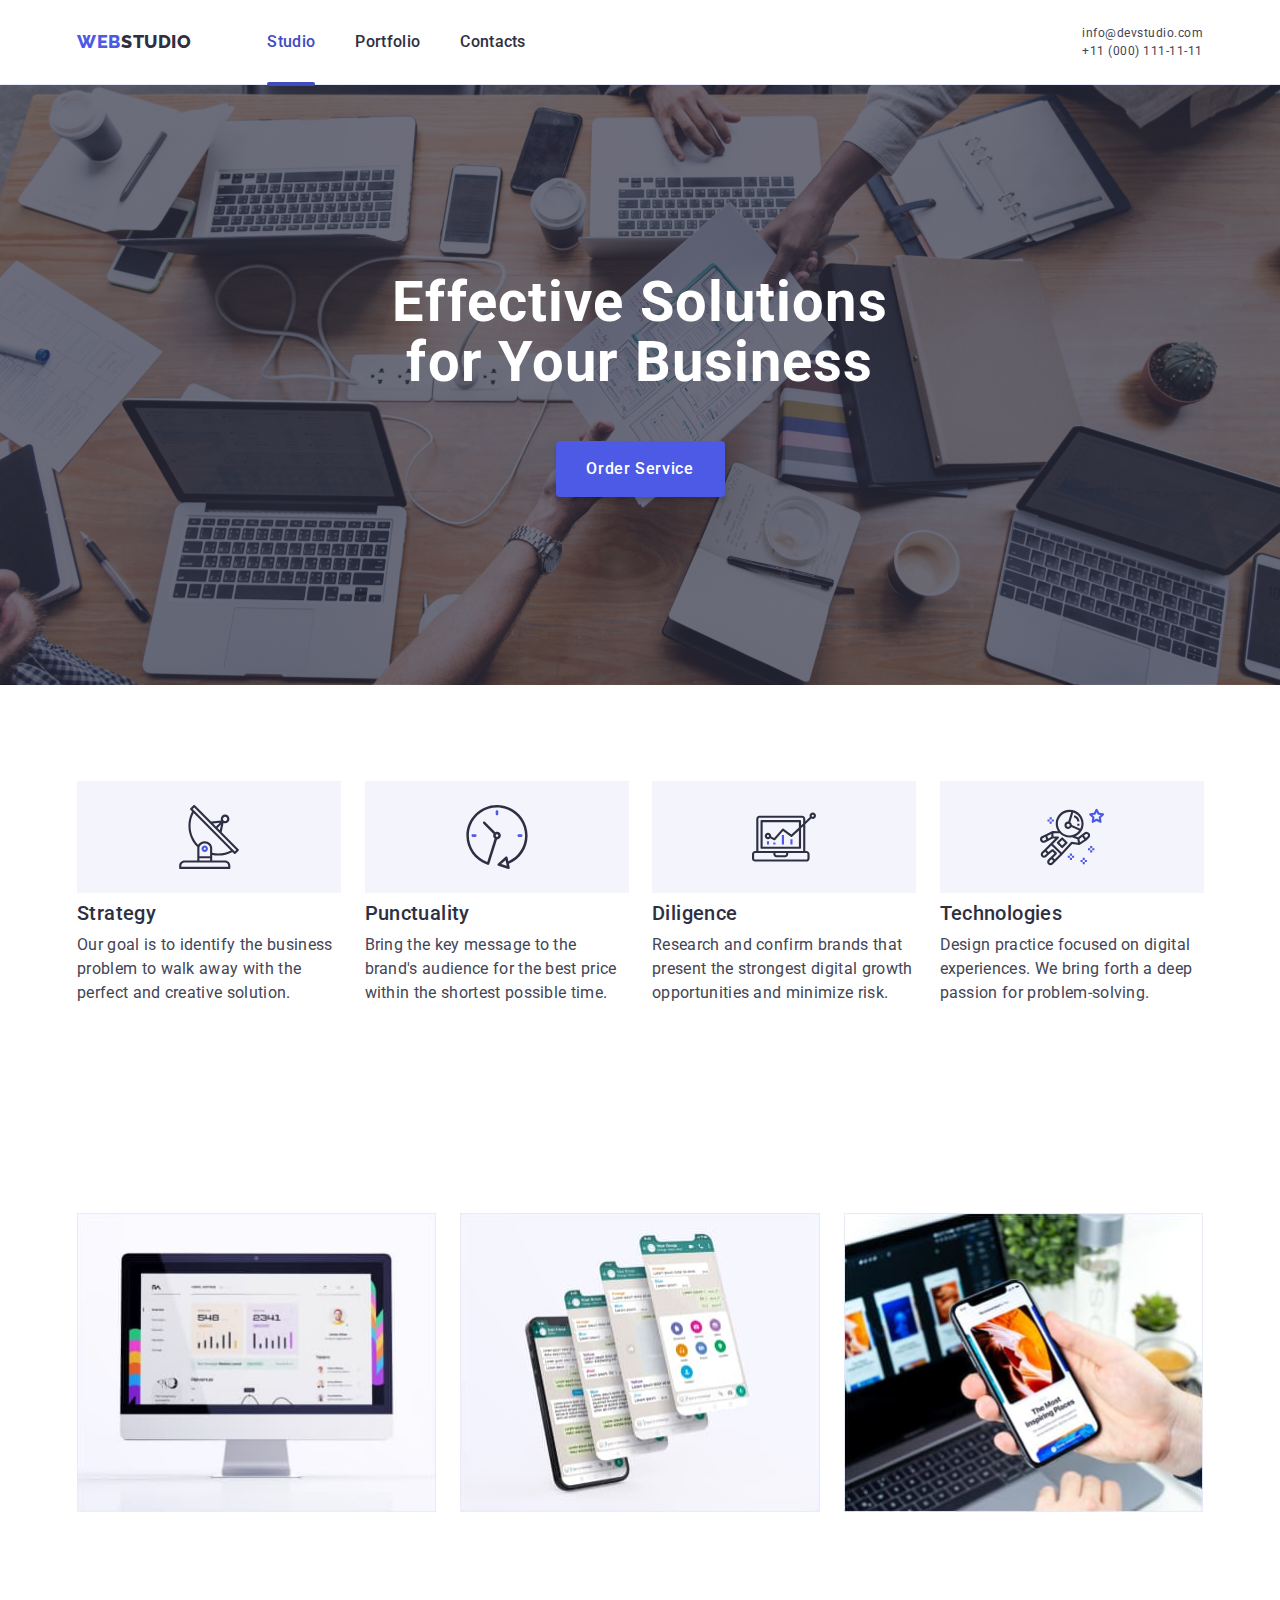
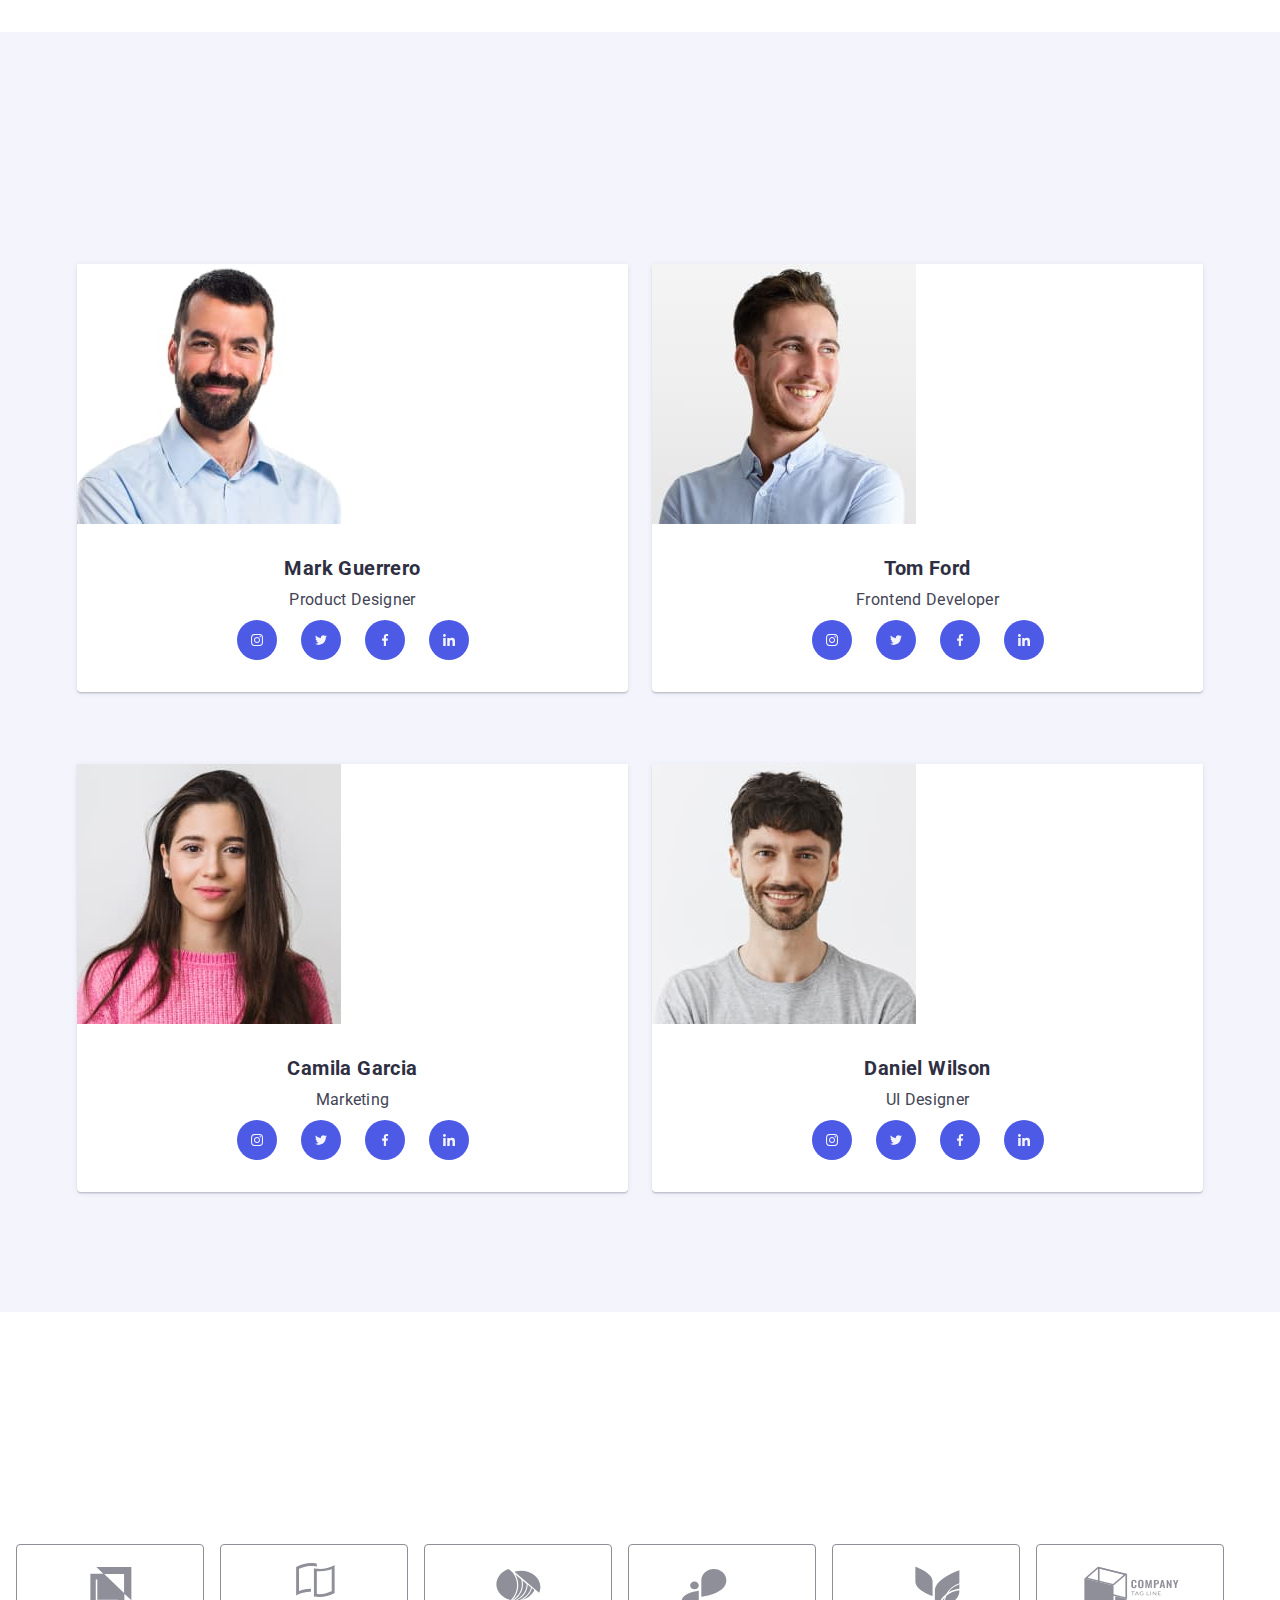
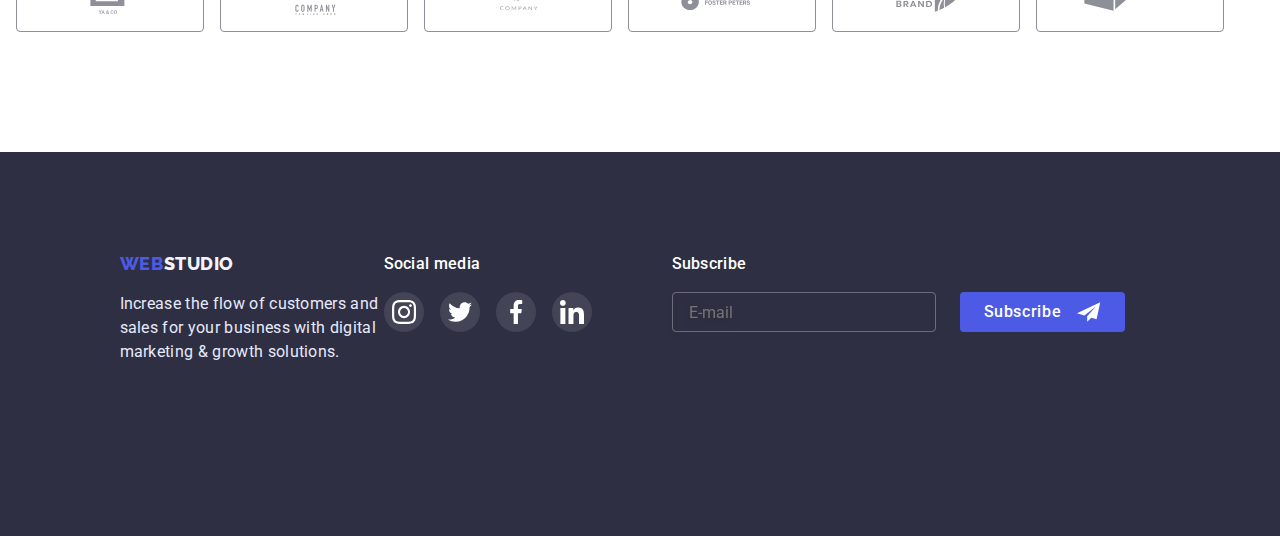
==== commit 44d3d0f4: "add mobile css, tablet css, desktop css" ====
--- a/index.html
+++ b/index.html
@@ -39,43 +39,101 @@
             </li>
           </ul>
         </nav>
-        <ul class="header-list list">
-          <li class="header-contact">
-            <a class="header-item-mail link" href="mailto:info@devstudio.com"
-              >info@devstudio.com</a
-            >
-          </li>
-          <li class="header-contact">
-            <a class="header-item-tel link" href="tel:+110001111111"
-              >+11 (000) 111-11-11</a
-            >
-          </li>
-        </ul>
-        <button type="button" class="menu-open">
+        <div class="mob-contact">
+          <ul class="list">
+            <li class="header-contact">
+              <a class="header-item-mail link" href="mailto:info@devstudio.com"
+                >info@devstudio.com</a
+              >
+            </li>
+            <li class="header-contact">
+              <a class="header-item-tel link" href="tel:+110001111111"
+                >+11 (000) 111-11-11</a
+              >
+            </li>
+          </ul>
+        </div>
+        <button type="button" class="menu-open" data-menu-open>
           <svg class="menu-open-icon" width="32" height="22">
             <use href="./images/icons.svg#icon-menu-burger"></use>
           </svg>
         </button>
       </div>
-      <div class="mob-menu">
-        <button type="button" class="menu-close">
-          <svg class="menu-close-icon" width="8" height="8">
-            <use href="./images/icons.svg#icon-close-black-1"></use>
-          </svg>
-        </button>
-        <ul class="mob-menu-list">
-          <li class="header-item">
-            <a class="header-link link current" href="./index.html">Studio</a>
-          </li>
-          <li class="header-item">
-            <a class="header-link link" href="./portfolio.html">Portfolio</a>
-          </li>
-          <li class="header-item">
-            <a class="header-link link" href="">Contacts</a>
-          </li>
-        </ul>
+
+      <!---------- MOBMENU ---------->
+
+      <div class="mob-menu is-hidden" data-menu>
+        <div class="container">
+          <div class="mob-menu-top">
+            <button type="button" class="menu-close" data-menu-close>
+              <svg class="menu-close-icon" width="8" height="8">
+                <use href="./images/icons.svg#icon-close-black-1"></use>
+              </svg>
+            </button>
+            <ul class="mob-menu-list list">
+              <li class="mob-menu-item">
+                <a class="mob-menu-link link current" href="./index.html"
+                  >Studio</a
+                >
+              </li>
+              <li class="mob-menu-item">
+                <a class="mob-menu-link link" href="./portfolio.html"
+                  >Portfolio</a
+                >
+              </li>
+              <li class="mob-menu-item">
+                <a class="mob-menu-link link" href="">Contacts</a>
+              </li>
+            </ul>
+          </div>
+          <div class="mob-menu-bottom">
+            <ul class="mob-menu-contacts list">
+              <li class="mob-menu-contact">
+                <a class="mob-menu-tel link" href="tel:+110001111111"
+                  >+11 (000) 111-11-11</a
+                >
+              </li>
+              <li class="mob-menu-contact">
+                <a
+                  class="mob-menu-item-mail link"
+                  href="mailto:info@devstudio.com"
+                  >info@devstudio.com</a
+                >
+              </li>
+            </ul>
+            <ul class="mob-soc-list list">
+              <li class="mob-soc-item">
+                <a href="" class="mob-soc-link link">
+                  <svg class="menu-soc-icon" width="12" height="12">
+                    <use href="./images/icons.svg#icon-instagram-2-1"></use>
+                  </svg>
+                </a>
+              </li>
+              <li class="mob-soc-item">
+                <a href="" class="mob-soc-link link">
+                  <svg class="menu-soc-icon" width="12" height="12">
+                    <use href="./images/icons.svg#icon-twitter-1-1"></use>
+                  </svg>
+                </a>
+              </li>
+              <li class="mob-soc-item">
+                <a href="" class="mob-soc-link link">
+                  <svg class="menu-soc-icon" width="12" height="12">
+                    <use href="./images/icons.svg#icon-facebook-1-1"></use>
+                  </svg>
+                </a>
+              </li>
+              <li class="mob-soc-item">
+                <a href="" class="mob-soc-link link">
+                  <svg class="menu-soc-icon" width="12" height="12">
+                    <use href="./images/icons.svg#icon-linkedin-1-1"></use>
+                  </svg>
+                </a>
+              </li>
+            </ul>
+          </div>
+        </div>
       </div>
-
     </header>
     <!--Main-->
     <main>
@@ -139,9 +197,7 @@
               <a href="" class="adventures-link link">
                 <div class="adventures-img">
                   <svg class="adventures-icon" width="64" height="64">
-                    <use
-                      href="./images/icons.svg#icon-astronaut-1-1"
-                    ></use>
+                    <use href="./images/icons.svg#icon-astronaut-1-1"></use>
                   </svg>
                 </div>
               </a>
@@ -203,36 +259,28 @@
                   <li class="people-soc-item">
                     <a href="" class="people-soc-link link">
                       <svg class="people-soc-icon" width="12" height="12">
-                        <use
-                          href="./images/icons.svg#icon-instagram-2-1"
-                        ></use>
-                      </svg>
-                    </a>
-                  </li>
-                  <li class="people-soc-item">
-                    <a href="" class="people-soc-link link">
-                      <svg class="people-soc-icon" width="12" height="12">
-                        <use
-                          href="./images/icons.svg#icon-twitter-1-1"
-                        ></use>
-                      </svg>
-                    </a>
-                  </li>
-                  <li class="people-soc-item">
-                    <a href="" class="people-soc-link link">
-                      <svg class="people-soc-icon" width="12" height="12">
-                        <use
-                          href="./images/icons.svg#icon-facebook-1-1"
-                        ></use>
-                      </svg>
-                    </a>
-                  </li>
-                  <li class="people-soc-item">
-                    <a href="" class="people-soc-link link">
-                      <svg class="people-soc-icon" width="12" height="12">
-                        <use
-                          href="./images/icons.svg#icon-linkedin-1-1"
-                        ></use>
+                        <use href="./images/icons.svg#icon-instagram-2-1"></use>
+                      </svg>
+                    </a>
+                  </li>
+                  <li class="people-soc-item">
+                    <a href="" class="people-soc-link link">
+                      <svg class="people-soc-icon" width="12" height="12">
+                        <use href="./images/icons.svg#icon-twitter-1-1"></use>
+                      </svg>
+                    </a>
+                  </li>
+                  <li class="people-soc-item">
+                    <a href="" class="people-soc-link link">
+                      <svg class="people-soc-icon" width="12" height="12">
+                        <use href="./images/icons.svg#icon-facebook-1-1"></use>
+                      </svg>
+                    </a>
+                  </li>
+                  <li class="people-soc-item">
+                    <a href="" class="people-soc-link link">
+                      <svg class="people-soc-icon" width="12" height="12">
+                        <use href="./images/icons.svg#icon-linkedin-1-1"></use>
                       </svg>
                     </a>
                   </li>
@@ -248,36 +296,28 @@
                   <li class="people-soc-item">
                     <a href="" class="people-soc-link link">
                       <svg class="people-soc-icon" width="12" height="12">
-                        <use
-                          href="./images/icons.svg#icon-instagram-2-1"
-                        ></use>
-                      </svg>
-                    </a>
-                  </li>
-                  <li class="people-soc-item">
-                    <a href="" class="people-soc-link link">
-                      <svg class="people-soc-icon" width="12" height="12">
-                        <use
-                          href="./images/icons.svg#icon-twitter-1-1"
-                        ></use>
-                      </svg>
-                    </a>
-                  </li>
-                  <li class="people-soc-item">
-                    <a href="" class="people-soc-link link">
-                      <svg class="people-soc-icon" width="12" height="12">
-                        <use
-                          href="./images/icons.svg#icon-facebook-1-1"
-                        ></use>
-                      </svg>
-                    </a>
-                  </li>
-                  <li class="people-soc-item">
-                    <a href="" class="people-soc-link link">
-                      <svg class="people-soc-icon" width="12" height="12">
-                        <use
-                          href="./images/icons.svg#icon-linkedin-1-1"
-                        ></use>
+                        <use href="./images/icons.svg#icon-instagram-2-1"></use>
+                      </svg>
+                    </a>
+                  </li>
+                  <li class="people-soc-item">
+                    <a href="" class="people-soc-link link">
+                      <svg class="people-soc-icon" width="12" height="12">
+                        <use href="./images/icons.svg#icon-twitter-1-1"></use>
+                      </svg>
+                    </a>
+                  </li>
+                  <li class="people-soc-item">
+                    <a href="" class="people-soc-link link">
+                      <svg class="people-soc-icon" width="12" height="12">
+                        <use href="./images/icons.svg#icon-facebook-1-1"></use>
+                      </svg>
+                    </a>
+                  </li>
+                  <li class="people-soc-item">
+                    <a href="" class="people-soc-link link">
+                      <svg class="people-soc-icon" width="12" height="12">
+                        <use href="./images/icons.svg#icon-linkedin-1-1"></use>
                       </svg>
                     </a>
                   </li>
@@ -298,36 +338,28 @@
                   <li class="people-soc-item">
                     <a href="" class="people-soc-link link">
                       <svg class="people-soc-icon" width="12" height="12">
-                        <use
-                          href="./images/icons.svg#icon-instagram-2-1"
-                        ></use>
-                      </svg>
-                    </a>
-                  </li>
-                  <li class="people-soc-item">
-                    <a href="" class="people-soc-link link">
-                      <svg class="people-soc-icon" width="12" height="12">
-                        <use
-                          href="./images/icons.svg#icon-twitter-1-1"
-                        ></use>
-                      </svg>
-                    </a>
-                  </li>
-                  <li class="people-soc-item">
-                    <a href="" class="people-soc-link link">
-                      <svg class="people-soc-icon" width="12" height="12">
-                        <use
-                          href="./images/icons.svg#icon-facebook-1-1"
-                        ></use>
-                      </svg>
-                    </a>
-                  </li>
-                  <li class="people-soc-item">
-                    <a href="" class="people-soc-link link">
-                      <svg class="people-soc-icon" width="12" height="12">
-                        <use
-                          href="./images/icons.svg#icon-linkedin-1-1"
-                        ></use>
+                        <use href="./images/icons.svg#icon-instagram-2-1"></use>
+                      </svg>
+                    </a>
+                  </li>
+                  <li class="people-soc-item">
+                    <a href="" class="people-soc-link link">
+                      <svg class="people-soc-icon" width="12" height="12">
+                        <use href="./images/icons.svg#icon-twitter-1-1"></use>
+                      </svg>
+                    </a>
+                  </li>
+                  <li class="people-soc-item">
+                    <a href="" class="people-soc-link link">
+                      <svg class="people-soc-icon" width="12" height="12">
+                        <use href="./images/icons.svg#icon-facebook-1-1"></use>
+                      </svg>
+                    </a>
+                  </li>
+                  <li class="people-soc-item">
+                    <a href="" class="people-soc-link link">
+                      <svg class="people-soc-icon" width="12" height="12">
+                        <use href="./images/icons.svg#icon-linkedin-1-1"></use>
                       </svg>
                     </a>
                   </li>
@@ -348,36 +380,28 @@
                   <li class="people-soc-item">
                     <a href="" class="people-soc-link link">
                       <svg class="people-soc-icon" width="12" height="12">
-                        <use
-                          href="./images/icons.svg#icon-instagram-2-1"
-                        ></use>
-                      </svg>
-                    </a>
-                  </li>
-                  <li class="people-soc-item">
-                    <a href="" class="people-soc-link link">
-                      <svg class="people-soc-icon" width="12" height="12">
-                        <use
-                          href="./images/icons.svg#icon-twitter-1-1"
-                        ></use>
-                      </svg>
-                    </a>
-                  </li>
-                  <li class="people-soc-item">
-                    <a href="" class="people-soc-link link">
-                      <svg class="people-soc-icon" width="12" height="12">
-                        <use
-                          href="./images/icons.svg#icon-facebook-1-1"
-                        ></use>
-                      </svg>
-                    </a>
-                  </li>
-                  <li class="people-soc-item">
-                    <a href="" class="people-soc-link link">
-                      <svg class="people-soc-icon" width="12" height="12">
-                        <use
-                          href="./images/icons.svg#icon-linkedin-1-1"
-                        ></use>
+                        <use href="./images/icons.svg#icon-instagram-2-1"></use>
+                      </svg>
+                    </a>
+                  </li>
+                  <li class="people-soc-item">
+                    <a href="" class="people-soc-link link">
+                      <svg class="people-soc-icon" width="12" height="12">
+                        <use href="./images/icons.svg#icon-twitter-1-1"></use>
+                      </svg>
+                    </a>
+                  </li>
+                  <li class="people-soc-item">
+                    <a href="" class="people-soc-link link">
+                      <svg class="people-soc-icon" width="12" height="12">
+                        <use href="./images/icons.svg#icon-facebook-1-1"></use>
+                      </svg>
+                    </a>
+                  </li>
+                  <li class="people-soc-item">
+                    <a href="" class="people-soc-link link">
+                      <svg class="people-soc-icon" width="12" height="12">
+                        <use href="./images/icons.svg#icon-linkedin-1-1"></use>
                       </svg>
                     </a>
                   </li>
@@ -388,8 +412,9 @@
         </div>
       </section>
       <section class="customers">
-        <h2 class="customers-title" data-aos="zoom-in-down">Customers</h2>
         <div class="container">
+          <h2 class="customers-title" data-aos="zoom-in-down">Customers</h2>
+
           <ul class="customers-list list">
             <li class="customers-item">
               <a href="" class="customers-link link">
@@ -437,9 +462,11 @@
         </div>
       </section>
     </main>
+
     <!--Footer-->
+
     <footer class="footer">
-      <div class="container">
+      <div class="container footer-blocks">
         <div class="footer-block">
           <div class="footer-content">
             <a class="footer-logo link" href="./index.html">
@@ -457,9 +484,7 @@
               <li class="social-media-item">
                 <a href="" class="social-media-link link">
                   <svg class="footer-icon" width="24" height="24">
-                    <use
-                      href="./images/icons.svg#icon-instagram-2-1"
-                    ></use>
+                    <use href="./images/icons.svg#icon-instagram-2-1"></use>
                   </svg>
                 </a>
               </li>
@@ -473,18 +498,14 @@
               <li class="social-media-item">
                 <a href="" class="social-media-link link">
                   <svg class="footer-icon" width="24" height="24">
-                    <use
-                      href="./images/icons.svg#icon-facebook-1-1"
-                    ></use>
+                    <use href="./images/icons.svg#icon-facebook-1-1"></use>
                   </svg>
                 </a>
               </li>
               <li class="social-media-item">
                 <a href="" class="social-media-link link">
                   <svg class="footer-icon" width="24" height="24">
-                    <use
-                      href="./images/icons.svg#icon-linkedin-1-1"
-                    ></use>
+                    <use href="./images/icons.svg#icon-linkedin-1-1"></use>
                   </svg>
                 </a>
               </li>
@@ -550,9 +571,7 @@
                 id="user-tel"
               />
               <svg class="input-icon" width="18" height="24">
-                <use
-                  href=".//images/icons.svg#icon-phone-black-18dp-1-1"
-                ></use>
+                <use href=".//images/icons.svg#icon-phone-black-18dp-1-1"></use>
               </svg>
             </div>
           </div>
@@ -566,9 +585,7 @@
                 id="user-email"
               />
               <svg class="input-icon" width="18" height="24">
-                <use
-                  href=".//images/icons.svg#icon-email-black-18dp-1-1"
-                ></use>
+                <use href=".//images/icons.svg#icon-email-black-18dp-1-1"></use>
               </svg>
             </div>
           </div>
@@ -595,8 +612,10 @@
                   <use href=".//images/icons.svg#icon-check"></use>
                 </svg>
               </span>
-              I accept the terms and conditions of the&nbsp;
-              <a href="" class="modal-link">Privacy Policy</a>
+              <p>
+                I accept the terms and conditions of the&nbsp;
+                <a href="" class="modal-link">Privacy Policy</a>
+              </p>
             </label>
           </div>
           <button type="submit" class="modal-btn">Send</button>
@@ -604,6 +623,7 @@
       </div>
     </div>
     <script src="./js/modal.js"></script>
+    <script src="./js/menu.js"></script>
     <script src="https://unpkg.com/aos@2.3.1/dist/aos.js"></script>
     <script>
       AOS.init();
--- a/css/styles.css
+++ b/css/styles.css
@@ -25,9 +25,7 @@
   display: block;
   max-width: 100%;
   height: auto;
-  width: 100%;
-}
-
+}
 
 body {
   font-family: "Roboto", sans-serif;
@@ -60,6 +58,10 @@
   transition: color var(--transition);
 }
 
+.no-scroll {
+  overflow: hidden;
+}
+
 .header-link {
   transition: color var(--transition);
 }
@@ -81,10 +83,14 @@
 }
 
 .container {
-  /* width: 1158px; */
   padding-left: 16px;
   padding-right: 16px;
   margin: 0 auto;
+}
+
+section {
+  padding-top: 96px;
+  padding-bottom: 96px;
 }
 
 /* HEADER */
@@ -112,13 +118,13 @@
 }
 
 .header {
-  padding-top: 24px;
-  padding-bottom: 24px;
   border-bottom: 1px solid #e7e9fc;
 }
 
-.header .container {
-  display: flex;
+.header-container {
+  display: flex;
+  align-items: center;
+  padding: 24px 16px;
 }
 
 .header-navigation {
@@ -129,15 +135,9 @@
 
 .header-list {
   display: none;
-  gap: 40px;
-}
-
-.header-item {
-}
-
-.header-item:last-child {
-  margin-right: 0;
-}
+}
+
+
 
 .web {
   font-family: "Raleway", sans-serif;
@@ -165,74 +165,127 @@
   color: var(--white-color);
 }
 
-.header-link {
-  font-weight: 500;
-  font-size: 16px;
-  line-height: 1.5;
-  letter-spacing: 0.02em;
-  color: var(--main-color);
-  position: relative;
-  transition: color var(--transition);
-}
-
-.header-link.current {
-  color: var(--violet-color);
-}
-
-.header-link.current::after {
-  content: "";
-  position: absolute;
-  width: 100%;
-  height: 4px;
-  background-color: var(--violet-color);
-  left: 0;
-  bottom: -28px;
-  border-radius: 2px;
-}
-
-.header-contact {
-  gap: 24px;
-}
-
-.header-item-mail {
-  font-size: 16px;
-  line-height: 1.5;
-  letter-spacing: 0.02em;
-  color: var(--text-color);
-}
-
-.header-item-tel {
-  font-size: 16px;
-  line-height: 1.5;
-  letter-spacing: 0.02em;
-  color: var(--text-color);
-}
-
-.header-item-tel {
+.header-list > .header-contact {
   display: none;
 }
+
+
 
 .menu-open {
   width: 32px;
   height: 22px;
   padding: 0;
-  /* background-color: transparent; */
-  /* border: none; */
+  background-color: transparent;
+  border: none;
 }
 
 .menu-open-icon {
-  stroke: #2E2F42;
-} 
-
+  stroke: #2e2f42;
+}
+
+.mob-menu {
+  position: fixed;
+  top: 0;
+  z-index: 1;
+  width: 100vw;
+  height: 100vh;
+  background-color: var(--main-white-color);
+}
+
+.mob-menu> .container {
+  height: 100%;
+  display: flex;
+  flex-direction: column;
+  justify-content: space-between;
+  overflow: auto;
+  padding: 40px;
+}
+
+.menu-close {
+  width: 24px;
+  height: 24px;
+  border-radius: 50%;
+  background: #e7e9fc;
+  border: 1px solid rgba(0, 0, 0, 0.1);
+  display: flex;
+  align-items: center;
+  justify-content: center;
+  margin-left: auto;
+  margin-bottom: 16px;
+}
+
+.menu-close-icon {
+}
+
+.mob-menu-list {
+  flex-direction: column;
+  /* margin-bottom: 284px; */
+}
+
+.mob-menu-item:not(:last-child) {
+  margin-bottom: 40px;
+}
+
+.mob-menu-link {
+  font-weight: 700;
+  font-size: 36px;
+  line-height: 1.11;
+  letter-spacing: 0.02em;
+  color: var(--main-color);
+}
+
+.mob-menu-contacts {
+
+}
+
+.mob-menu-item-mail {
+  display: block;
+  font-weight: 500;
+  font-size: 20px;
+  line-height: 1.2;
+  letter-spacing: 0.02em;
+  color: #434455;
+  margin-bottom: 48px;
+}
+
+.mob-menu-tel {
+  font-weight: 500;
+  font-size: 36px;
+  line-height: 1.11;
+  text-transform: capitalize;
+  color: var(--btn-color);
+  display: inline-block;
+  margin-bottom: 40px;
+}
+
+.mob-soc-list {
+  display: flex;
+  gap: 56px;
+}
+
+.mob-soc-item {
+  width: 40px;
+  height: 40px;
+}
+
+.mob-soc-link {
+    width: 100%;
+      height: 100%;
+      background-color: var(--btn-color);
+      border-radius: 50%;
+      display: flex;
+      align-items: center;
+      justify-content: center;
+      transition: background-color var(--transition);
+}
+
+.menu-soc-icon {
+  width: 24px;
+  height: 24px;
+  fill: var(--main-white-color);
+}
 
 /* MAIN CONTENT*/
-
-/* 
-.work> .container {
-  display: flex;
-  padding: 0;
-  width: 100%;
-} */
 
 
 .work {
@@ -246,10 +299,8 @@
   margin-left: auto;
   margin-right: auto;
   padding-top: 112px;
-  padding-bottom: 72px;
-}
-
-
+  padding-bottom: 112px;
+}
 
 .work-hidden {
   font-size: 36px;
@@ -257,7 +308,9 @@
   text-align: center;
   letter-spacing: 0.02em;
   color: var(--main-white-color);
-  max-width: 496px;
+  width: 320px;
+  margin-left: auto;
+  margin-right: auto;
 }
 
 .work-btn {
@@ -278,15 +331,6 @@
   transition: background-color var(--transition), box-shadow var(--transition);
 }
 
-.turn {
-  padding-top: 120px;
-  padding-bottom: 120px;
-  flex-basis: calc ((100% - 72px) / 4);
-}
-
-.turn-visually-hidden {
-}
-
 .turn-list {
   display: flex;
   flex-wrap: wrap;
@@ -294,65 +338,31 @@
 }
 
 .turn-title {
+  font-weight: 700;
+  font-size: 36px;
+  line-height: 1.11;
+  letter-spacing: 0.02em;
+  color: var(--main-color);
+  text-align: center;
+  margin-bottom: 8px;
+}
+
+.turn-after-title {
   font-weight: 500;
-  font-size: 20px;
-  line-height: 1.2;
-  letter-spacing: 0.02em;
-  color: var(--main-color);
-  margin-bottom: 8px;
-}
-
-.turn-after-title {
+  font-size: 16px;
   line-height: 1.5;
   letter-spacing: 0.02em;
   color: var(--text-color);
   min-width: 264px;
 }
 
-.adventures-link {
-  width: 264px;
-  height: 112px;
-  background-color: #f4f4fd;
-  display: flex;
-  align-items: center;
-  justify-content: center;
-  margin-bottom: 8px;
+.adventures-img {
   display: none;
 }
-
-/* .adventures-img {
-  display: none;
-} */
 
 .photo {
   display: none;
 }
-
-/* .photo-title {
-  font-family: "Roboto", sans-serif;
-  font-weight: 600;
-  font-size: 36px;
-  line-height: 1.1;
-  text-align: center;
-  letter-spacing: 0.02em;
-  text-transform: capitalize;
-  color: var(--main-color);
-  margin-bottom: 72px;
-}
-
-.photo-list {
-  display: flex;
-  gap: 24px;
-}
-
-.photo-item {
-}
-
-.photo {
-  padding-top: 0px;
-  padding-bottom: 120px;
-} */
-
 
 
 /* PEOPLE */
@@ -360,17 +370,17 @@
 .people {
   background-color: var(--white-color);
   padding-top: 96px;
-  padding-bottom: 96px;
+  padding-bottom: 128px;
 }
 
 .people-list {
   display: flex;
   flex-wrap: wrap;
+  justify-content: center;
   gap: 72px;
 }
 
 .people-item {
-  width: 100%;
   background-color: var(--main-white-color);
   /* width: calc((100% - 72px) / 4); */
   box-shadow: 0px 1px 6px rgba(46, 47, 66, 0.08),
@@ -436,13 +446,19 @@
   fill: var(--white-color);
 }
 
-.people-soc-link:hover,
 .people-soc-link:focus {
   background-color: var(--violet-color);
 }
 
+/* -------CUSTOMERS--------- */
+
+
+.customers {
+  padding-top: 96px;
+  padding-bottom: 96px;
+}
+
 .customers-title {
-  font-weight: 700;
   font-size: 36px;
   line-height: 1.11;
   text-align: center;
@@ -452,18 +468,12 @@
   margin-bottom: 72px;
 }
 
-.customers {
-  padding-top: 96px;
-  padding-bottom: 96px;
-}
 
 .customers-list {
-  /* list-style-type: none; */
   display: flex;
   flex-wrap: wrap;
   column-gap: 16px;
   row-gap: 72px;
-  /* gap: 24px; */
 }
 
 .customers-item {
@@ -505,6 +515,14 @@
   background-color: var(--main-color);
   padding-top: 100px;
   padding-bottom: 100px;
+}
+
+.footer-block {
+  display: flex;
+  flex-direction: column;
+  align-items: center;
+  text-align: center;
+
 }
 
 .footer-logo {
@@ -576,22 +594,26 @@
 
 .footer-block {
   display: flex;
+  gap: 72px;
 }
 
 .footer-content {
-  margin-right: 120px;
+ 
 }
 
 .footer-subscribe {
-  margin-left: 80px;
+ 
 }
 
 .online-form {
   display: flex;
+  flex-direction: column;
+  justify-content: center;
+  align-items: center;
 }
 
 .footer-email {
-  width: 264px;
+  width: 320px;
   height: 40px;
   border: 1px solid rgba(255, 255, 255, 0.3);
   filter: drop-shadow(0px 4px 4px rgba(0, 0, 0, 0.15));
@@ -600,7 +622,7 @@
   background-color: transparent;
   color: var(--footer-text-color);
   transition: color var(--transition);
-  margin-right: 24px;
+  margin-bottom: 16px;
 }
 
 .footer-email:placeholder {
@@ -771,7 +793,7 @@
   position: absolute;
   top: 50%;
   left: 50%;
-  width: 408px;
+  width: 90%;
   min-height: 576px;
   background: #fcfcfc;
   box-shadow: 0px 1px 1px rgba(0, 0, 0, 0.14), 0px 1px 3px rgba(0, 0, 0, 0.12),
@@ -974,7 +996,6 @@
   resize: none;
 }
 
-
 /* ---------------MEDIA---------------
 
 @media screen and (min-width: 480px) {
@@ -1034,4 +1055,4 @@
   .customers-item {
     width: calc((100% - 120px) / 6);
   }
-} */+} */
--- a/css/mobile.css
+++ b/css/mobile.css
@@ -2,11 +2,8 @@
 @media screen and (min-width: 480px) {
     .container {
      width: 428px;
-     margin-left: auto;
-     margin-right: auto;
     }
 
    .people-item {
-       margin-bottom: 72px;
    }
 }
--- a/css/tablet.css
+++ b/css/tablet.css
@@ -5,27 +5,108 @@
 
   .header-list {
     display: flex;
+    gap: 40px;
   }
 
   .header .container {
-    display: flex;
+    /* display: flex; */
   }
 
- .header-item-tel {
-    display: flex;
+  .menu-open {
+    display: none;
   }
 
+ .mob-contact {
+    /* display: flex; */
+ }
+
+
+
+ .header-item-tel {
+    font-size: 12px;
+    line-height: 1.33;
+    letter-spacing: 0.04em;
+    color: #434455;
+  }
+
+  .header-item-mail {
+    font-size: 12px;
+    line-height: 1.33;
+    letter-spacing: 0.04em;
+    color: #434455;
+  }
+
+  .work-hidden {
+    min-width: 496px;
+    font-weight: 700;
+    font-size: 56px;
+    line-height: 1.07;
+    text-align: center;
+    letter-spacing: 0.02em;
+    color: #FFFFFF;
+  }
+
+  .header-link {
+
+      font-weight: 500;
+      font-size: 16px;
+      line-height: 1.5;
+      letter-spacing: 0.02em;
+      color: var(--main-color);
+      position: relative;
+      transition: color var(--transition);
+  }
+
+  .header-link.current {
+      color: var(--violet-color);
+  }
+
+  .header-link.current::after {
+      content: "";
+      position: absolute;
+      width: 100%;
+      height: 4px;
+      background-color: var(--violet-color);
+      left: 0;
+      bottom: -35px;
+      border-radius: 2px;
+  }
+
+  .header-item {}
+
+  .header-item:last-child {
+      margin-right: 0;
+  }
   
+  .modal {
+    max-width: 408px;
+  }
+
+.turn-list {
+    column-gap: 24px;
+}
+
+.turn-after-title {
+    width: 356px;
+    text-align: left;
+}
+
 
   .people {
-    padding-top: 96px;
-    padding-bottom: 96px;
+    padding-bottom: 104px;
+  }
+
+  .people-list {
+    column-gap: 24px;
   }
 
   .people-item {
-    width: calc((100% - 24px) / 2);
     row-gap: 64px;
-    column-gap: 24px;
+    flex-basis: calc((100% - 24px) / 2);
+  }
+
+  .customers> .container {
+    width: 552px;
   }
 
   .customers {
@@ -36,4 +117,30 @@
   .customers-item {
     width: calc((100% - 48px) / 3);
   }
+
+  .footer-block {
+    flex-direction: row;
+    flex-wrap: wrap;
+    justify-content: center;
+    text-align: left;
+    align-items: flex-start;
+    row-gap: 72px;
+    column-gap: 24px;
+  }
+
+  .online-form {
+    flex-direction: row;
+    align-items: flex-start;
+  }
+
+  .footer-email {
+    width: 264px;
+    margin-right: 24px;
+  }
+
+  .footer-subscribe {
+    margin-right: 36px;
+  }
+
+
 }
--- a/css/desktop.css
+++ b/css/desktop.css
@@ -3,9 +3,54 @@
     width: 1158px;
   }
 
-  .adventures-link {
+ .mob-contact {
+  flex-direction: row;
+  font-size: 14px;
+ }
+
+  .work {
+    padding-top: 188px;
+    padding-bottom: 188px;
+  }
+
+  .turn-list {
+    flex-wrap: nowrap;
+  }
+
+.turn-item {
+  width: calc((100% - 72px) / 4);
+}
+
+.turn-after-title {
+  width: 264px;
+}
+
+.adventures-link {
+  width: 264px;
+  height: 112px;
+  background-color: #f4f4fd;
   display: flex;
-  }
+  align-items: center;
+  justify-content: center;
+  margin-bottom: 8px;
+}
+
+.adventures-img {
+  display: flex;
+}
+
+.turn-title {
+  font-weight: 500;
+    font-size: 20px;
+    line-height: 1.2;
+    letter-spacing: 0.02em;
+    color: #2E2F42;
+    text-align-last: left;
+}
+
+.turn-after-title {
+  font-weight: 400;
+}
 
   .photo-title {
     font-family: "Roboto", sans-serif;
@@ -25,6 +70,7 @@
   }
 
   .photo-item {
+
   }
 
   .photo {
@@ -33,6 +79,39 @@
     padding-bottom: 120px;
   }
 
+  /* .customers> .container {
+
+  } */
+
+      .photo-title {
+          font-family: "Roboto", sans-serif;
+          font-weight: 700;
+          font-size: 36px;
+          line-height: 1.11;
+          text-align: center;
+          letter-spacing: 0.02em;
+          text-transform: capitalize;
+          color: var(--main-color);
+          margin-bottom: 72px;
+        }
+        
+        .photo-list {
+          display: flex;
+          gap: 24px;
+        }
+        
+        .photo-item {
+          width: calc((100% - 48px)) / 3;
+        }
+        
+        /* .photo {
+          padding-top: 0px;
+          padding-bottom: 120px;
+        } */
+
+
+
+
   .people {
     background-color: var(--white-color);
     padding-top: 120px;
@@ -40,7 +119,7 @@
   }
 
   .people-item {
-    width: calc((100% - 96px) / 4);
+    width: calc((100% - 72px) / 4);
   }
 
   .customers {
@@ -48,7 +127,36 @@
     padding-bottom: 120px;
   }
 
+  .customers > .container {
+    width: 100%;
+  }
+
   .customers-item {
     width: calc((100% - 120px) / 6);
   }
-}
+
+  .footer-blocks {
+    flex-direction: row;
+    align-items: flex-start;
+  }
+
+  .footer-block {
+    gap: 0;
+  }
+
+  .footer-content {
+    margin-bottom: 72px;
+  }
+
+  .footer-soc-icon {
+    margin-right: 80px;
+  }
+
+  .social-media-list {
+    justify-content: left;
+  }
+
+  .social-media-link:hover,
+  .social-media-link:focus, {
+       background-color: #31d0aa;
+  }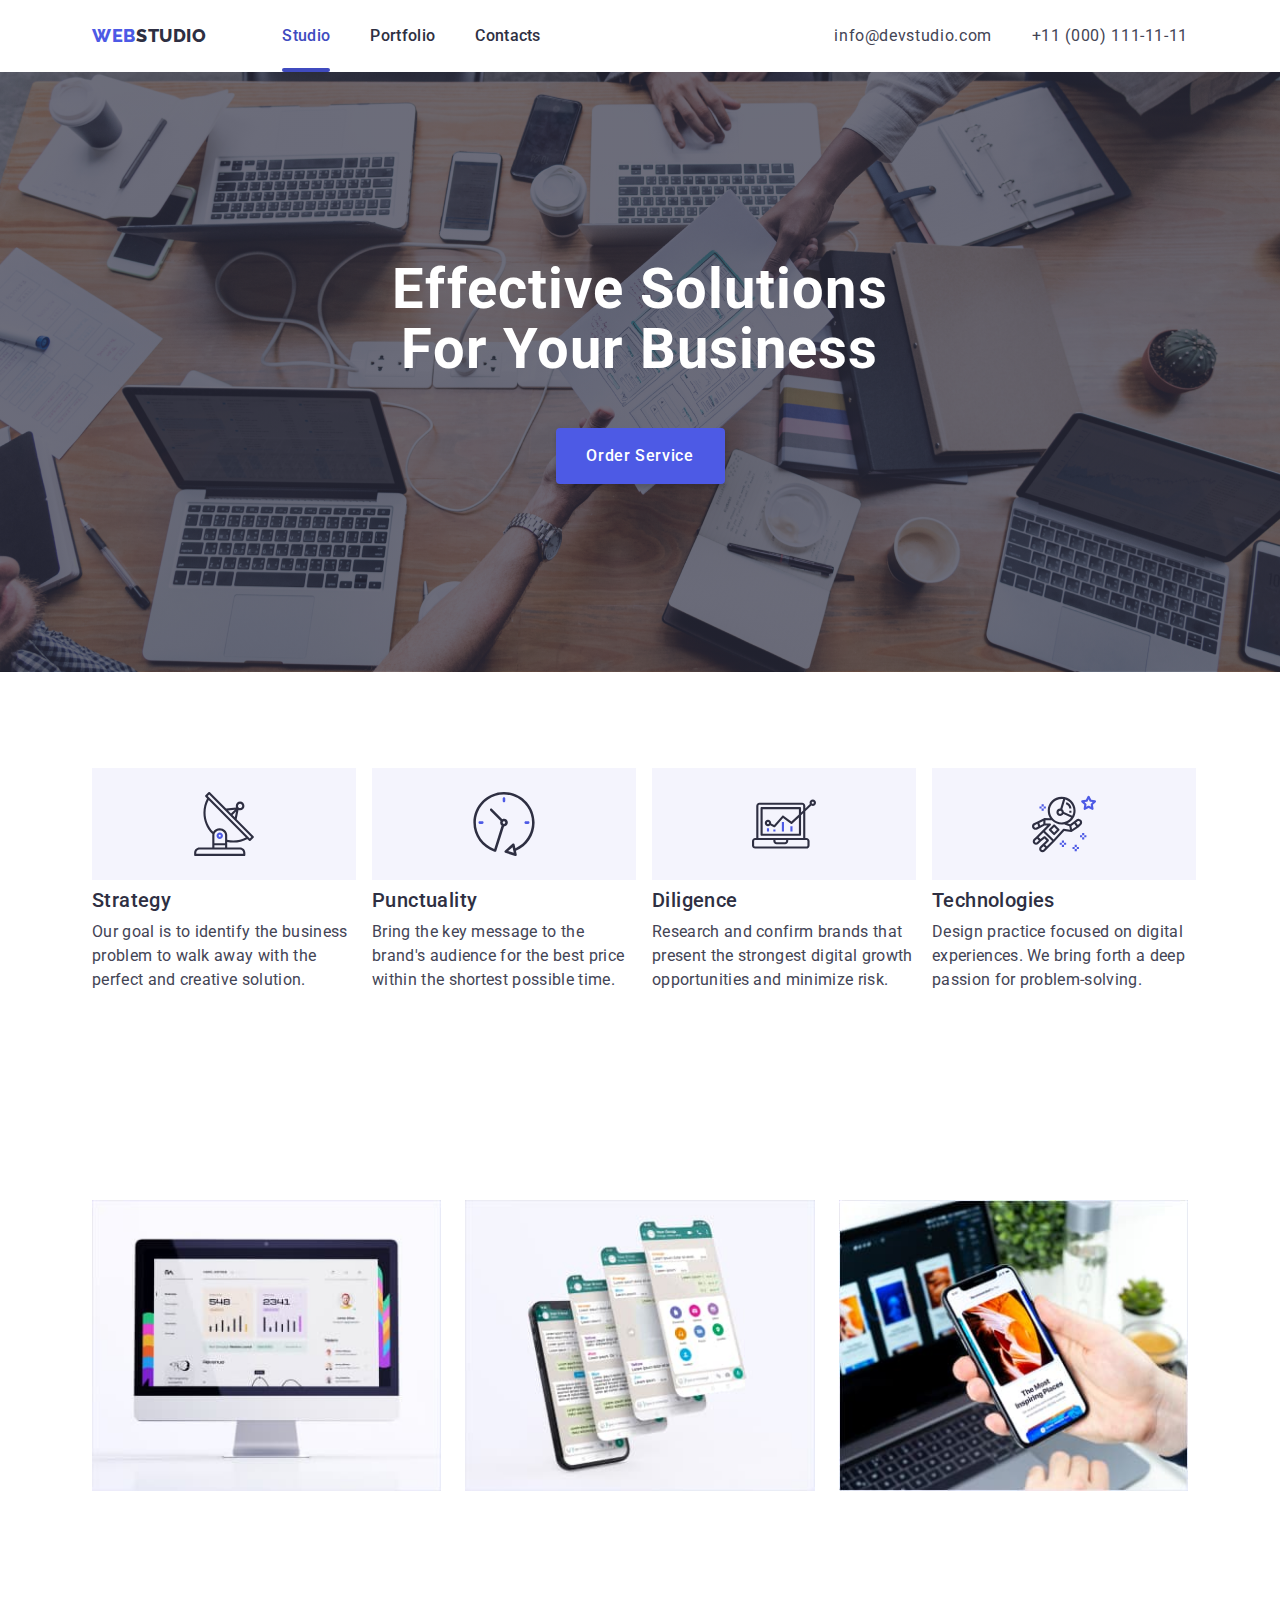
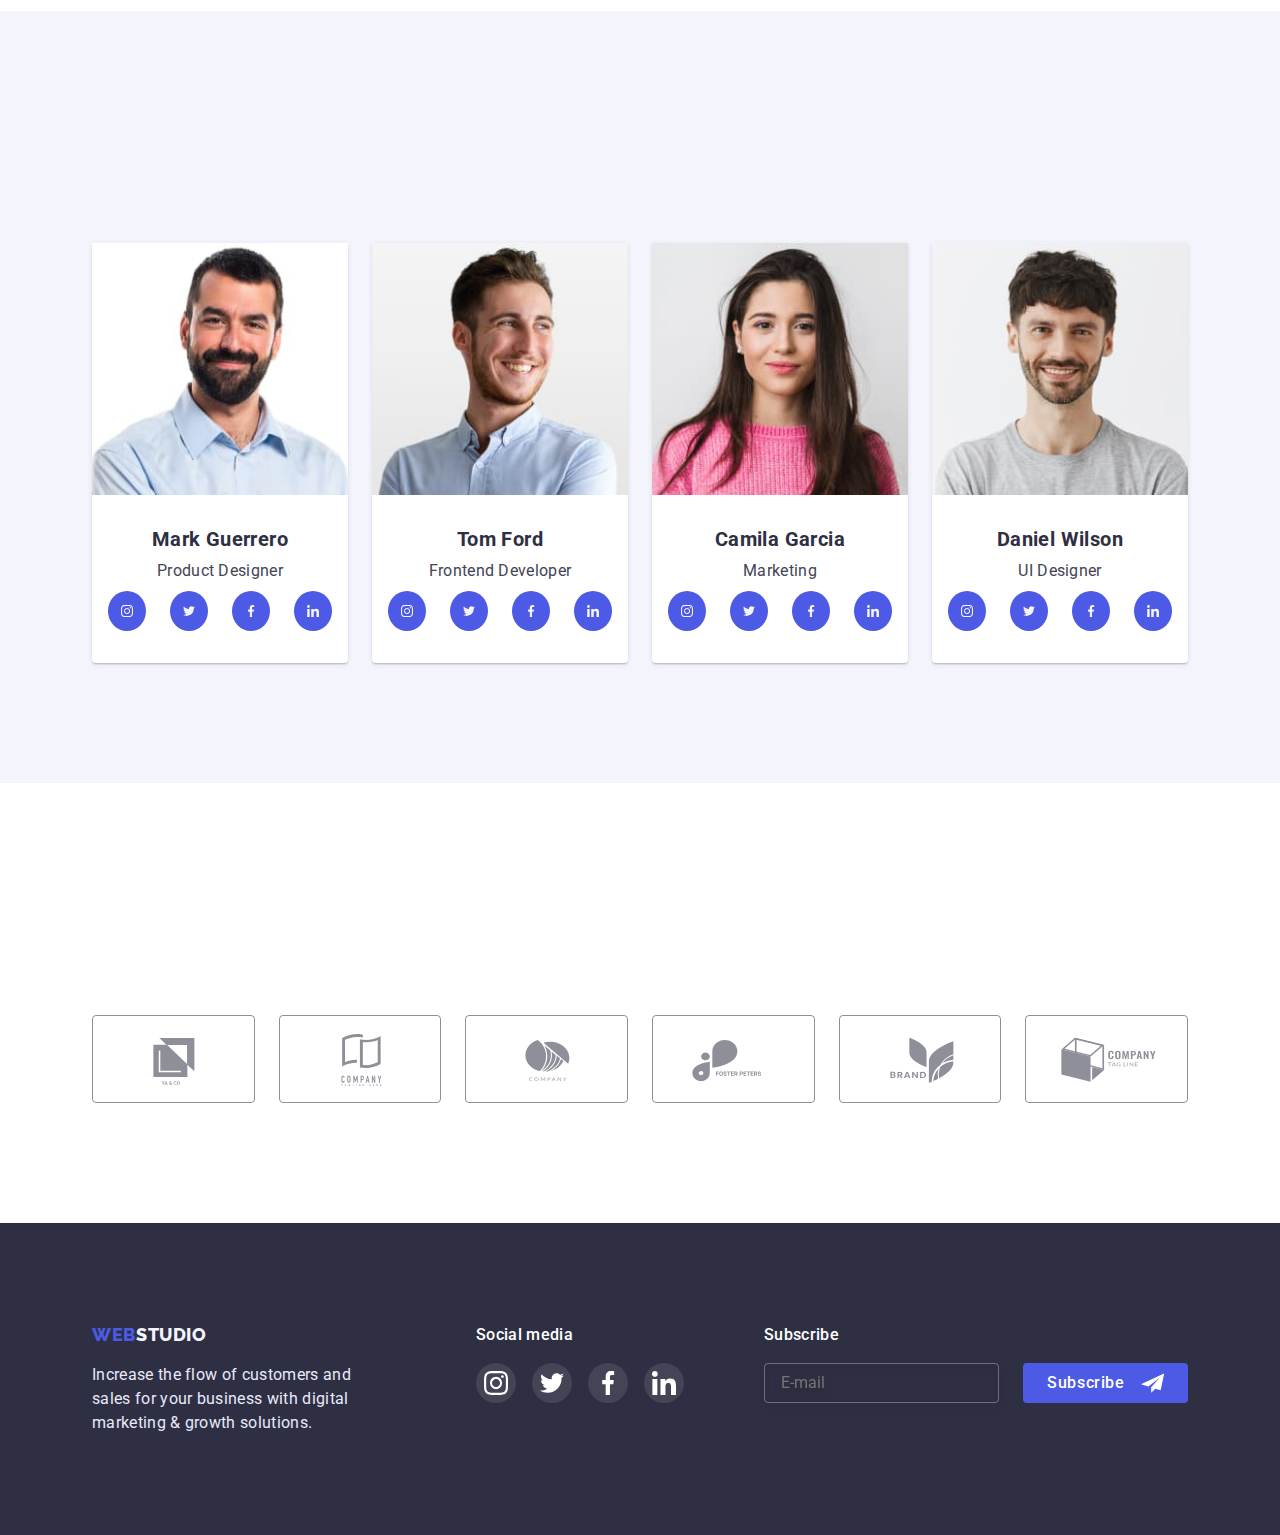
==== commit 717b104b: "Home Work 07" ====
--- a/index.html
+++ b/index.html
@@ -39,20 +39,20 @@
             </li>
           </ul>
         </nav>
-        <div class="mob-contact">
-          <ul class="list">
-            <li class="header-contact">
-              <a class="header-item-mail link" href="mailto:info@devstudio.com"
-                >info@devstudio.com</a
-              >
-            </li>
-            <li class="header-contact">
-              <a class="header-item-tel link" href="tel:+110001111111"
-                >+11 (000) 111-11-11</a
-              >
-            </li>
-          </ul>
-        </div>
+
+        <ul class="mob-contact list">
+          <li class="header-contact">
+            <a class="header-item-mail link" href="mailto:info@devstudio.com"
+              >info@devstudio.com</a
+            >
+          </li>
+          <li class="header-contact">
+            <a class="header-item-tel link" href="tel:+110001111111"
+              >+11 (000) 111-11-11</a
+            >
+          </li>
+        </ul>
+
         <button type="button" class="menu-open" data-menu-open>
           <svg class="menu-open-icon" width="32" height="22">
             <use href="./images/icons.svg#icon-menu-burger"></use>
@@ -220,6 +220,7 @@
                 alt="computer"
                 width="360"
                 height="300"
+                srcset="./images/img1.jpg 1x, ./images/img1-2x.jpg 2x"
               />
             </li>
             <li class="photo-item">
@@ -228,6 +229,10 @@
                 alt="screen"
                 width="360"
                 height="300"
+                srcset="
+                  ./images/rectangle1.jpg    1x,
+                  ./images/rectangle1-2x.jpg 2x
+                "
               />
             </li>
             <li class="photo-item">
@@ -236,6 +241,10 @@
                 alt="phone"
                 width="360"
                 height="300"
+                srcset="
+                  ./images/rectangle2.jpg    1x,
+                  ./images/rectangle2-2x.jpg 2x
+                "
               />
             </li>
           </ul>
@@ -251,6 +260,7 @@
                 alt="mark"
                 width="264"
                 height="260"
+                srcset="./images/mark.jpg 1x, ./images/mark-2x.jpg 2x"
               />
               <div class="people-desc">
                 <h3 class="people-title-person">Mark Guerrero</h3>
@@ -288,7 +298,13 @@
               </div>
             </li>
             <li class="people-item">
-              <img src="./images/tom.jpg" alt="tom" width="264" height="260" />
+              <img
+                src="./images/tom.jpg"
+                alt="tom"
+                width="264"
+                height="260"
+                srcset="./images/tom.jpg 1x, ./images/tom-2x.jpg 2x"
+              />
               <div class="people-desc">
                 <h3 class="people-title-person">Tom Ford</h3>
                 <p class="people-under-title">Frontend Developer</p>
@@ -330,6 +346,7 @@
                 alt="camila"
                 width="264"
                 height="260"
+                srcset="./images/camila.jpg 1x, ./images/camila-2x.jpg 2x"
               />
               <div class="people-desc">
                 <h3 class="people-title-person">Camila Garcia</h3>
@@ -372,6 +389,7 @@
                 alt="daniel"
                 width="264"
                 height="260"
+                srcset="./images/daniel.jpg 1x, ./images/daniel-2x.jpg 2x"
               />
               <div class="people-desc">
                 <h3 class="people-title-person">Daniel Wilson</h3>
@@ -467,70 +485,68 @@
 
     <footer class="footer">
       <div class="container footer-blocks">
-        <div class="footer-block">
-          <div class="footer-content">
-            <a class="footer-logo link" href="./index.html">
-              <span class="footer-logo-web">WEB</span>
-              <span class="footer-logo-studio">STUDIO</span>
-            </a>
-            <p class="footer-under-title">
-              Increase the flow of customers and sales for your business with
-              digital marketing & growth solutions.
-            </p>
-          </div>
-          <div class="footer-soc-icon">
-            <h2 class="social-title">Social media</h2>
-            <ul class="social-media-list list">
-              <li class="social-media-item">
-                <a href="" class="social-media-link link">
-                  <svg class="footer-icon" width="24" height="24">
-                    <use href="./images/icons.svg#icon-instagram-2-1"></use>
-                  </svg>
-                </a>
-              </li>
-              <li class="social-media-item">
-                <a href="" class="social-media-link link">
-                  <svg class="footer-icon" width="24" height="24">
-                    <use href="./images/icons.svg#icon-twitter-1-1"></use>
-                  </svg>
-                </a>
-              </li>
-              <li class="social-media-item">
-                <a href="" class="social-media-link link">
-                  <svg class="footer-icon" width="24" height="24">
-                    <use href="./images/icons.svg#icon-facebook-1-1"></use>
-                  </svg>
-                </a>
-              </li>
-              <li class="social-media-item">
-                <a href="" class="social-media-link link">
-                  <svg class="footer-icon" width="24" height="24">
-                    <use href="./images/icons.svg#icon-linkedin-1-1"></use>
-                  </svg>
-                </a>
-              </li>
-            </ul>
-          </div>
-          <div class="footer-subscribe">
-            <h2 class="social-title">Subscribe</h2>
-            <form class="online-form">
-              <label for="email-subscribe"></label>
-              <input
-                type="email"
-                name="email-subscribe"
-                id="email-subscribe"
-                class="footer-email"
-                placeholder="E-mail"
-                required
-              />
-              <button type="submit" class="footer-btn">
-                Subscribe
+        <div class="footer-content">
+          <a class="footer-logo link" href="./index.html">
+            <span class="footer-logo-web">WEB</span>
+            <span class="footer-logo-studio">STUDIO</span>
+          </a>
+          <p class="footer-under-title">
+            Increase the flow of customers and sales for your business with
+            digital marketing & growth solutions.
+          </p>
+        </div>
+        <div class="footer-soc-icon">
+          <h2 class="social-title">Social media</h2>
+          <ul class="social-media-list list">
+            <li class="social-media-item">
+              <a href="" class="social-media-link link">
                 <svg class="footer-icon" width="24" height="24">
-                  <use href="./images/icons.svg#icon-Frame-3"></use>
-                </svg>
-              </button>
-            </form>
-          </div>
+                  <use href="./images/icons.svg#icon-instagram-2-1"></use>
+                </svg>
+              </a>
+            </li>
+            <li class="social-media-item">
+              <a href="" class="social-media-link link">
+                <svg class="footer-icon" width="24" height="24">
+                  <use href="./images/icons.svg#icon-twitter-1-1"></use>
+                </svg>
+              </a>
+            </li>
+            <li class="social-media-item">
+              <a href="" class="social-media-link link">
+                <svg class="footer-icon" width="24" height="24">
+                  <use href="./images/icons.svg#icon-facebook-1-1"></use>
+                </svg>
+              </a>
+            </li>
+            <li class="social-media-item">
+              <a href="" class="social-media-link link">
+                <svg class="footer-icon" width="24" height="24">
+                  <use href="./images/icons.svg#icon-linkedin-1-1"></use>
+                </svg>
+              </a>
+            </li>
+          </ul>
+        </div>
+        <div class="footer-subscribe">
+          <h2 class="social-title">Subscribe</h2>
+          <form class="online-form">
+            <label for="email-subscribe"></label>
+            <input
+              type="email"
+              name="email-subscribe"
+              id="email-subscribe"
+              class="footer-email"
+              placeholder="E-mail"
+              required
+            />
+            <button type="submit" class="footer-btn">
+              Subscribe
+              <svg class="footer-icon" width="24" height="24">
+                <use href="./images/icons.svg#icon-Frame-3"></use>
+              </svg>
+            </button>
+          </form>
         </div>
       </div>
     </footer>
--- a/css/styles.css
+++ b/css/styles.css
@@ -62,6 +62,19 @@
   overflow: hidden;
 }
 
+.container {
+  padding-left: 16px;
+  padding-right: 16px;
+  margin: 0 auto;
+}
+
+section {
+  padding-top: 96px;
+  padding-bottom: 96px;
+}
+
+/* HEADER */
+
 .header-link {
   transition: color var(--transition);
 }
@@ -81,19 +94,6 @@
   background-color: var(--violet-color);
   box-shadow: 0px 4px 4px rgba(0, 0, 0, 0.15);
 }
-
-.container {
-  padding-left: 16px;
-  padding-right: 16px;
-  margin: 0 auto;
-}
-
-section {
-  padding-top: 96px;
-  padding-bottom: 96px;
-}
-
-/* HEADER */
 
 .header-logo {
   font-family: "Raleway", sans-serif;
@@ -117,10 +117,6 @@
   color: var(--main-color);
 }
 
-.header {
-  border-bottom: 1px solid #e7e9fc;
-}
-
 .header-container {
   display: flex;
   align-items: center;
@@ -136,8 +132,6 @@
 .header-list {
   display: none;
 }
-
-
 
 .web {
   font-family: "Raleway", sans-serif;
@@ -165,11 +159,9 @@
   color: var(--white-color);
 }
 
-.header-list > .header-contact {
+.mob-contact {
   display: none;
 }
-
-
 
 .menu-open {
   width: 32px;
@@ -192,7 +184,7 @@
   background-color: var(--main-white-color);
 }
 
-.mob-menu> .container {
+.mob-menu > .container {
   height: 100%;
   display: flex;
   flex-direction: column;
@@ -219,7 +211,6 @@
 
 .mob-menu-list {
   flex-direction: column;
-  /* margin-bottom: 284px; */
 }
 
 .mob-menu-item:not(:last-child) {
@@ -234,8 +225,11 @@
   color: var(--main-color);
 }
 
+.mob-contact {
+  display: none;
+}
+
 .mob-menu-contacts {
-
 }
 
 .mob-menu-item-mail {
@@ -250,7 +244,7 @@
 
 .mob-menu-tel {
   font-weight: 500;
-  font-size: 36px;
+  font-size: 7vw;
   line-height: 1.11;
   text-transform: capitalize;
   color: var(--btn-color);
@@ -260,23 +254,24 @@
 
 .mob-soc-list {
   display: flex;
-  gap: 56px;
+  gap: calc((100% - 160px) / 3);
 }
 
 .mob-soc-item {
   width: 40px;
   height: 40px;
+  flex-shrink: 0;
 }
 
 .mob-soc-link {
-    width: 100%;
-      height: 100%;
-      background-color: var(--btn-color);
-      border-radius: 50%;
-      display: flex;
-      align-items: center;
-      justify-content: center;
-      transition: background-color var(--transition);
+  width: 100%;
+  height: 100%;
+  background-color: var(--btn-color);
+  border-radius: 50%;
+  display: flex;
+  align-items: center;
+  justify-content: center;
+  transition: background-color var(--transition);
 }
 
 .menu-soc-icon {
@@ -287,10 +282,9 @@
 
 /* MAIN CONTENT*/
 
-
 .work {
   background-color: var(--main-color);
-  background-image: var(--bg-gradient), url(../images/hero-bg.jpg);
+  background-image: var(--bg-gradient), url(../images/hero-bg-mob.jpg);
   background-repeat: no-repeat;
   background-position: center;
   background-size: cover;
@@ -302,13 +296,22 @@
   padding-bottom: 112px;
 }
 
+@media (min-device-pixel-ratio: 2),
+  (min-resolution: 192dpi),
+  (min-resolution: 2dppx) {
+  .work {
+    background-image: var(--bg-gradient), url(../images/hero-bg-mob-2x.jpg);
+  }
+}
+
 .work-hidden {
   font-size: 36px;
   line-height: 1.11;
   text-align: center;
   letter-spacing: 0.02em;
+  text-transform: capitalize;
   color: var(--main-white-color);
-  width: 320px;
+  max-width: 350px;
   margin-left: auto;
   margin-right: auto;
 }
@@ -364,7 +367,6 @@
   display: none;
 }
 
-
 /* PEOPLE */
 
 .people {
@@ -382,7 +384,6 @@
 
 .people-item {
   background-color: var(--main-white-color);
-  /* width: calc((100% - 72px) / 4); */
   box-shadow: 0px 1px 6px rgba(46, 47, 66, 0.08),
     0px 1px 1px rgba(46, 47, 66, 0.16), 0px 2px 1px rgba(46, 47, 66, 0.08);
   border-radius: 0px 0px 4px 4px;
@@ -452,7 +453,6 @@
 
 /* -------CUSTOMERS--------- */
 
-
 .customers {
   padding-top: 96px;
   padding-bottom: 96px;
@@ -467,7 +467,6 @@
   color: var(--main-color);
   margin-bottom: 72px;
 }
-
 
 .customers-list {
   display: flex;
@@ -517,12 +516,15 @@
   padding-bottom: 100px;
 }
 
-.footer-block {
+.footer-blocks {
   display: flex;
   flex-direction: column;
   align-items: center;
   text-align: center;
-
+  gap: 72px;
+}
+
+.footer-content {
 }
 
 .footer-logo {
@@ -545,6 +547,7 @@
 }
 
 .footer-under-title {
+  text-align: center;
   line-height: 1.5;
   letter-spacing: 0.02em;
   color: var(--footer-text-color);
@@ -592,17 +595,8 @@
   background-color: #31d0aa;
 }
 
-.footer-block {
-  display: flex;
-  gap: 72px;
-}
-
-.footer-content {
- 
-}
-
 .footer-subscribe {
- 
+  width: 100%;
 }
 
 .online-form {
@@ -613,7 +607,7 @@
 }
 
 .footer-email {
-  width: 320px;
+  width: 100%;
   height: 40px;
   border: 1px solid rgba(255, 255, 255, 0.3);
   filter: drop-shadow(0px 4px 4px rgba(0, 0, 0, 0.15));
@@ -661,119 +655,6 @@
 
 .footer-icon {
   fill: #ffffff;
-}
-
-/* PORTFOLIO */
-
-/* main content*/
-
-.portfolio {
-  padding-top: 96px;
-  padding-bottom: 120px;
-}
-
-.visually-hidden {
-}
-
-.portfolio-choose {
-  display: flex;
-  gap: 24px;
-  justify-content: center;
-  margin-bottom: 72px;
-}
-
-.portfolio-choose-btn {
-  font-family: inherit;
-  font-weight: 500;
-  font-size: 16px;
-  line-height: 1.5;
-  text-align: center;
-  letter-spacing: 0.04em;
-  background-color: var(--white-color);
-  color: var(--btn-color);
-  border: none;
-  cursor: pointer;
-  border: 1px solid var(--footer-text-color);
-  border-radius: 4px;
-  padding: 12px 24px;
-  transition: background-color var(--transition), color var(--transition),
-    border-color var(--transition), box-shadow var(--transition);
-}
-
-.portfolio-choose-btn:hover,
-.portfolio-choose-btn:focus {
-  background-color: var(--btn-color);
-  color: var(--main-white-color);
-  border-color: transparent;
-  box-shadow: 0px 3px 1px rgba(0, 0, 0, 0.1), 0px 2px 1px rgba(0, 0, 0, 0.08),
-    0px 2px 2px rgba(0, 0, 0, 0.12);
-}
-
-.portfolio-photo-list {
-  display: flex;
-  flex-wrap: wrap;
-  gap: 48px 24px;
-  justify-content: center;
-}
-
-.portfolio-box {
-  border: 1px solid var(--footer-text-color);
-  border-top-width: 0px;
-  padding: 32px 16px;
-}
-
-.portfolio-link {
-}
-
-.potfolio-top-text {
-  font-weight: 400;
-  font-size: 16px;
-  line-height: 1.5;
-  letter-spacing: 0.02em;
-  color: var(--white-color);
-  position: absolute;
-  top: 0;
-  padding-top: 40px;
-  padding-left: 32px;
-  padding-right: 32px;
-  padding-bottom: 164px;
-  background-color: var(--btn-color);
-  width: 100%;
-  transform: translateY(100%);
-  transition: transform 250ms linear;
-}
-
-.potfolio-top-wrap {
-  position: relative;
-  overflow: hidden;
-}
-
-.portfolio-photo-item {
-  transition: box-shadow var(--transition);
-}
-
-.portfolio-photo-item:hover .potfolio-top-text {
-  transform: translateY(0);
-}
-
-.portfolio-photo-item:hover,
-.portfolio-photo-item:focus {
-  box-shadow: 0px 1px 6px rgba(46, 47, 66, 0.08),
-    0px 1px 1px rgba(46, 47, 66, 0.16), 0px 2px 1px rgba(46, 47, 66, 0.08);
-}
-
-.portfolio-photo-title {
-  font-size: 20px;
-  line-height: 1.2;
-  letter-spacing: 0.02em;
-  color: var(--main-color);
-  margin-bottom: 8px;
-}
-
-.portfolio-photo-text {
-  line-height: 1.5;
-  letter-spacing: 0.02em;
-  color: var(--text-color);
 }
 
 /*   MODAL  */
@@ -995,64 +876,3 @@
   border-radius: 4px;
   resize: none;
 }
-
-/* ---------------MEDIA---------------
-
-@media screen and (min-width: 480px) {
-  .container {
-    width: 428px;
-  }
-}
-
-
-@media screen and (min-width: 768px) {
-  .container {
-    width: 576px;
-  }
-
-  .people {
-   background-color: var(--white-color);
-   padding-top: 96px;
-   padding-bottom: 96px;
-  }
-
-  .people-item {
-   width: calc((100% - 24px) / 2);
-   row-gap: 64px;
-   column-gap: 24px;
-  }
-
-  .customers {
-    padding-top: 96px;
-    padding-bottom: 96px;
-  }
-
-  .customers-item {
-    width: calc((100% - 48px) / 3);
-  }
-}
-
-@media screen and (min-width: 1200px) {
-  .container {
-    width: 1200px;
-  }
-
-  .people {
-    background-color: var(--white-color);
-    padding-top: 120px;
-    padding-bottom: 120px;
-  }
-
-  .people-item {
-    width: calc((100% - 96px) / 4);
-  }
-
-  .customers {
-    padding-top: 120px;
-    padding-bottom: 120px;
-  }
-    
-  .customers-item {
-    width: calc((100% - 120px) / 6);
-  }
-} */
--- a/css/mobile.css
+++ b/css/mobile.css
@@ -1,8 +1,12 @@
 
 @media screen and (min-width: 480px) {
     .container {
-     width: 428px;
+     width: 438px;
     }
+
+    /* .mob-contact {
+        display: none;
+    } */
 
    .people-item {
    }
--- a/css/tablet.css
+++ b/css/tablet.css
@@ -9,31 +9,76 @@
   }
 
   .header .container {
-    /* display: flex; */
+    display: flex;
+    padding-bottom: 0;
+    padding-top: 0;
   }
 
   .menu-open {
     display: none;
   }
 
- .mob-contact {
-    /* display: flex; */
- }
+  .mob-contact {
+    display: flex;
+    flex-direction: column;
+  }
 
-
-
- .header-item-tel {
+  .header-item-tel,
+  .header-item-mail {
     font-size: 12px;
     line-height: 1.33;
     letter-spacing: 0.04em;
     color: #434455;
   }
 
-  .header-item-mail {
-    font-size: 12px;
-    line-height: 1.33;
-    letter-spacing: 0.04em;
-    color: #434455;
+  .header-link {
+    font-weight: 500;
+    font-size: 16px;
+    line-height: 1.5;
+    letter-spacing: 0.02em;
+    color: var(--main-color);
+    position: relative;
+    transition: color var(--transition);
+    display: block;
+    padding-top: 24px;
+    padding-bottom: 24px;
+  }
+
+  .header-link.current {
+    color: var(--violet-color);
+  }
+
+  .header-link.current::after {
+    content: "";
+    position: absolute;
+    width: 100%;
+    height: 4px;
+    background-color: var(--violet-color);
+    left: 0;
+    bottom: 0;
+    border-radius: 2px;
+  }
+
+  .header-item {
+  }
+
+  .header-item:last-child {
+    margin-right: 0;
+  }
+
+  .modal {
+    max-width: 408px;
+  }
+  .work {
+    background-image: var(--bg-gradient), url(../images/hero-bg-tab.jpg);
+  }
+
+  @media (min-device-pixel-ratio: 2),
+    (min-resolution: 192dpi),
+    (min-resolution: 2dppx) {
+    .work {
+      background-image: var(--bg-gradient), url(../images/hero-bg-tab-2x.jpg);
+    }
   }
 
   .work-hidden {
@@ -43,54 +88,21 @@
     line-height: 1.07;
     text-align: center;
     letter-spacing: 0.02em;
-    color: #FFFFFF;
+    color: #ffffff;
   }
 
-  .header-link {
-
-      font-weight: 500;
-      font-size: 16px;
-      line-height: 1.5;
-      letter-spacing: 0.02em;
-      color: var(--main-color);
-      position: relative;
-      transition: color var(--transition);
+  .turn-title {
+    text-align: left;
   }
 
-  .header-link.current {
-      color: var(--violet-color);
+  .turn-after-title {
+    width: 356px;
+    text-align: left;
   }
 
-  .header-link.current::after {
-      content: "";
-      position: absolute;
-      width: 100%;
-      height: 4px;
-      background-color: var(--violet-color);
-      left: 0;
-      bottom: -35px;
-      border-radius: 2px;
+  .turn-list {
+    column-gap: 24px;
   }
-
-  .header-item {}
-
-  .header-item:last-child {
-      margin-right: 0;
-  }
-  
-  .modal {
-    max-width: 408px;
-  }
-
-.turn-list {
-    column-gap: 24px;
-}
-
-.turn-after-title {
-    width: 356px;
-    text-align: left;
-}
-
 
   .people {
     padding-bottom: 104px;
@@ -102,10 +114,9 @@
 
   .people-item {
     row-gap: 64px;
-    flex-basis: calc((100% - 24px) / 2);
   }
 
-  .customers> .container {
+  .customers > .container {
     width: 552px;
   }
 
@@ -118,7 +129,7 @@
     width: calc((100% - 48px) / 3);
   }
 
-  .footer-block {
+  .footer-blocks {
     flex-direction: row;
     flex-wrap: wrap;
     justify-content: center;
@@ -126,6 +137,10 @@
     align-items: flex-start;
     row-gap: 72px;
     column-gap: 24px;
+  }
+
+  .footer-under-title {
+    text-align: left;
   }
 
   .online-form {
@@ -139,8 +154,7 @@
   }
 
   .footer-subscribe {
+    max-width: 453px;
     margin-right: 36px;
   }
-
-
 }
--- a/css/desktop.css
+++ b/css/desktop.css
@@ -1,56 +1,72 @@
 @media screen and (min-width: 1200px) {
   .container {
-    width: 1158px;
+    width: 1128px;
   }
 
- .mob-contact {
-  flex-direction: row;
-  font-size: 14px;
- }
+  .mob-contact {
+    flex-direction: row;
+    gap: 40px;
+    font-size: 14px;
+    color: #31d0aa;
+  }
+
+  .header-item-tel,
+  .header-item-mail {
+    font-size: 16px;
+  }
 
   .work {
     padding-top: 188px;
     padding-bottom: 188px;
+    background-image: var(--bg-gradient), url(../images/hero-bg.jpg);
+  }
+
+  @media (min-device-pixel-ratio: 2),
+    (min-resolution: 192dpi),
+    (min-resolution: 2dppx) {
+    .work {
+      background-image: var(--bg-gradient), url(../images/hero-bg-2x.jpg);
+    }
   }
 
   .turn-list {
     flex-wrap: nowrap;
   }
 
-.turn-item {
-  width: calc((100% - 72px) / 4);
-}
+  .turn-item {
+    width: calc((100% - 72px) / 4);
+  }
 
-.turn-after-title {
-  width: 264px;
-}
+  .turn-after-title {
+    width: 264px;
+  }
 
-.adventures-link {
-  width: 264px;
-  height: 112px;
-  background-color: #f4f4fd;
-  display: flex;
-  align-items: center;
-  justify-content: center;
-  margin-bottom: 8px;
-}
+  .adventures-link {
+    width: 264px;
+    height: 112px;
+    background-color: #f4f4fd;
+    display: flex;
+    align-items: center;
+    justify-content: center;
+    margin-bottom: 8px;
+  }
 
-.adventures-img {
-  display: flex;
-}
+  .adventures-img {
+    display: flex;
+  }
 
-.turn-title {
-  font-weight: 500;
+  .turn-title {
+    font-weight: 500;
     font-size: 20px;
     line-height: 1.2;
     letter-spacing: 0.02em;
-    color: #2E2F42;
+    color: #2e2f42;
     text-align-last: left;
-}
+  }
 
-.turn-after-title {
-  font-weight: 400;
-}
+  .turn-after-title {
+    font-weight: 400;
+  }
 
   .photo-title {
     font-family: "Roboto", sans-serif;
@@ -70,7 +86,6 @@
   }
 
   .photo-item {
-
   }
 
   .photo {
@@ -79,38 +94,26 @@
     padding-bottom: 120px;
   }
 
-  /* .customers> .container {
+  .photo-title {
+    font-family: "Roboto", sans-serif;
+    font-weight: 700;
+    font-size: 36px;
+    line-height: 1.11;
+    text-align: center;
+    letter-spacing: 0.02em;
+    text-transform: capitalize;
+    color: var(--main-color);
+    margin-bottom: 72px;
+  }
 
-  } */
+  .photo-list {
+    display: flex;
+    gap: 24px;
+  }
 
-      .photo-title {
-          font-family: "Roboto", sans-serif;
-          font-weight: 700;
-          font-size: 36px;
-          line-height: 1.11;
-          text-align: center;
-          letter-spacing: 0.02em;
-          text-transform: capitalize;
-          color: var(--main-color);
-          margin-bottom: 72px;
-        }
-        
-        .photo-list {
-          display: flex;
-          gap: 24px;
-        }
-        
-        .photo-item {
-          width: calc((100% - 48px)) / 3;
-        }
-        
-        /* .photo {
-          padding-top: 0px;
-          padding-bottom: 120px;
-        } */
-
-
-
+  .photo-item {
+    width: calc((100% - 48px)) / 3;
+  }
 
   .people {
     background-color: var(--white-color);
@@ -128,24 +131,30 @@
   }
 
   .customers > .container {
-    width: 100%;
+    width: 1128px;
   }
 
   .customers-item {
     width: calc((100% - 120px) / 6);
   }
 
+  .customers-list {
+    column-gap: 24px;
+  }
+
+  .footer > .container {
+    width: 1128px;
+  }
+
   .footer-blocks {
     flex-direction: row;
+    flex-wrap: nowrap;
     align-items: flex-start;
-  }
-
-  .footer-block {
-    gap: 0;
+    column-gap: 0;
   }
 
   .footer-content {
-    margin-bottom: 72px;
+    margin-right: 120px;
   }
 
   .footer-soc-icon {
@@ -156,7 +165,17 @@
     justify-content: left;
   }
 
+  .footer-subscribe {
+    margin-right: 0;
+  }
+
+  .footer-email {
+    margin-bottom: 0;
+    width: 100%;
+  }
+
   .social-media-link:hover,
-  .social-media-link:focus, {
-       background-color: #31d0aa;
-  }+  .social-media-link:focus {
+    background-color: #31d0aa;
+  }
+}
